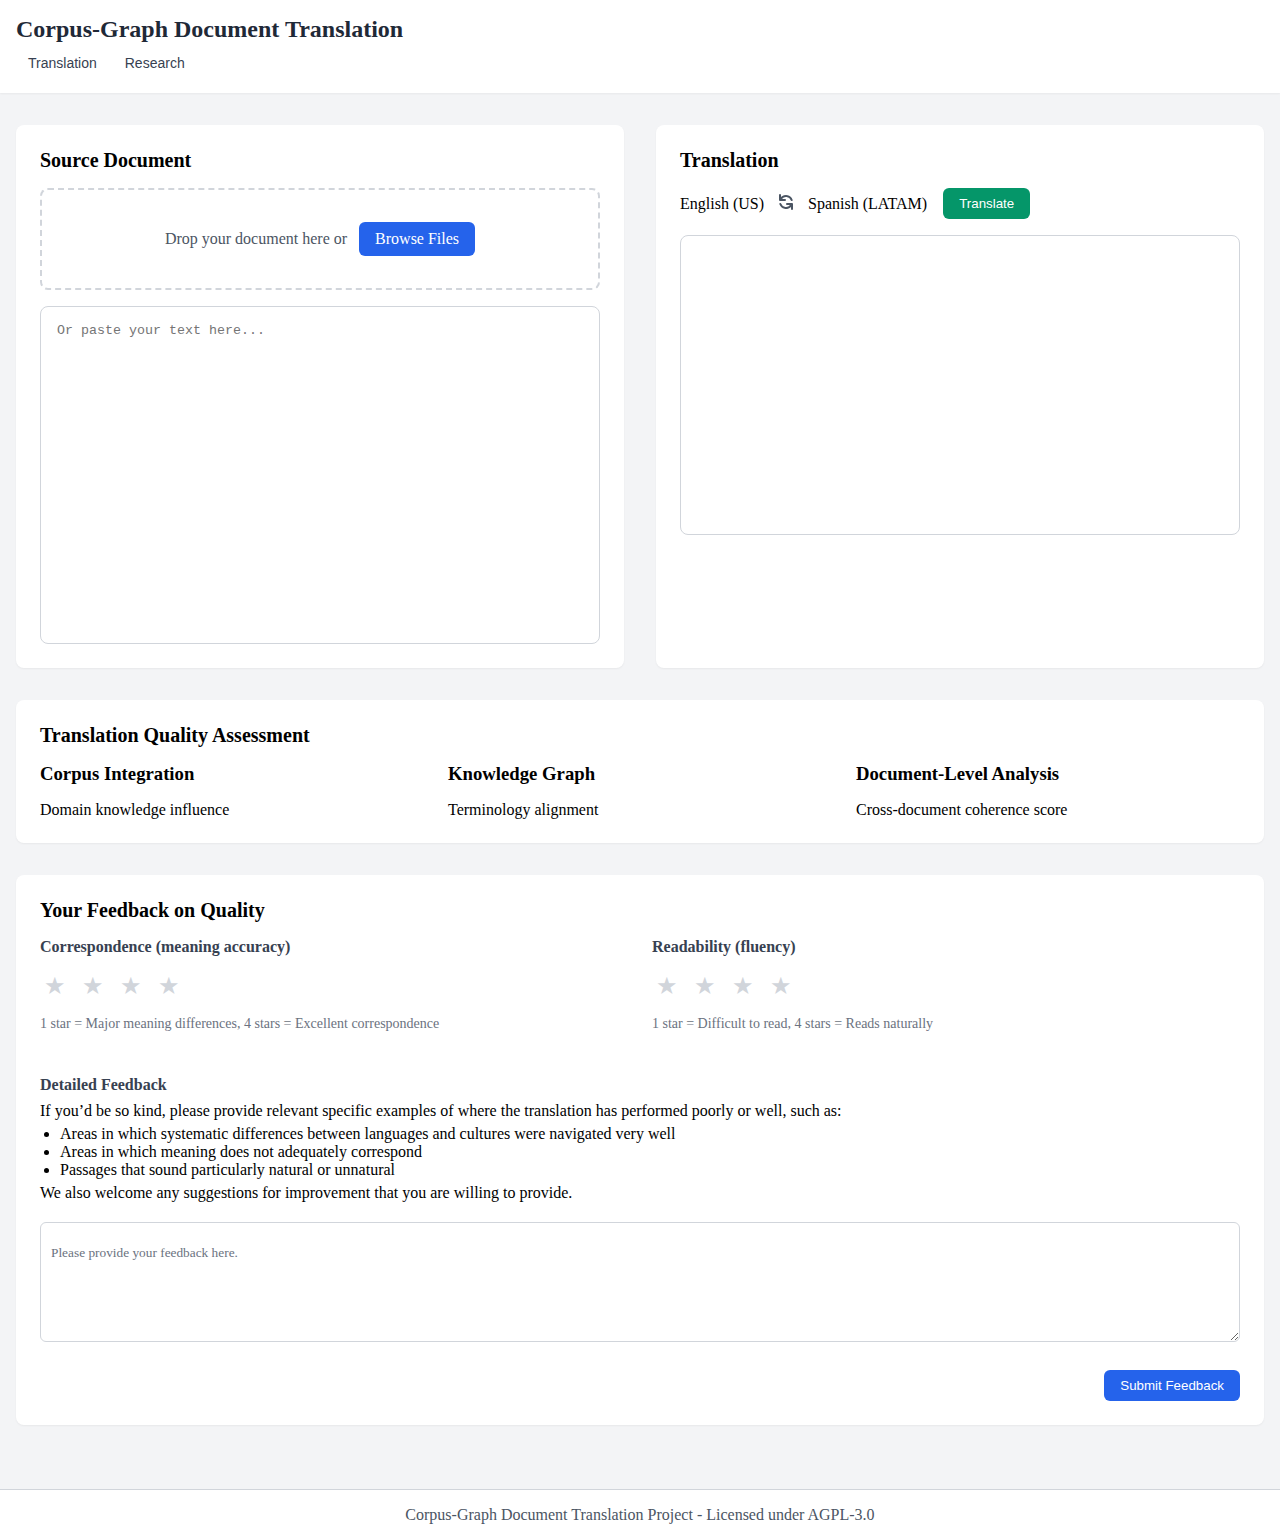
==== index.html @ b22e6bfc "Update index.html" ====
<!DOCTYPE html>
<html lang="en">
<head>
    <meta charset="UTF-8">
    <meta name="viewport" content="width=device-width, initial-scale=1.0">
    <title>Document-Level Translation Interface</title>
    <link rel="stylesheet" href="frontend/css/styles.css">
</head>
<body>
    <header class="header">
        <nav class="nav-container">
            <h1 class="nav-title">Corpus-Graph Document Translation</h1>
            <div class="nav-buttons">
                <button class="nav-button">Translation</button>
                <button class="nav-button">Research</button>
            </div>
        </nav>
    </header>

    <main class="main-container">
        <div class="grid-layout">
            <!-- Source Document Section -->
            <section class="section-card">
                <h2 class="section-title">Source Document</h2>
                <div class="input-container">
                    <div class="upload-area">
                        <input type="file" id="documentUpload" class="hidden" accept=".txt,.doc,.docx,.pdf">
                        <label for="documentUpload" class="upload-label">
                            <span class="upload-text">Drop your document here or</span>
                            <span class="upload-button">Browse Files</span>
                        </label>
                    </div>
                    <div class="text-container">
                        <textarea id="sourceText" class="text-input" placeholder="Or paste your text here..."></textarea>
                    </div>
                </div>
            </section>

            <!-- Translation Output Section -->
            <section class="section-card">
                <h2 class="section-title">Translation</h2>
                <div class="translation-container">
                    <div class="translation-controls">
                        <div class="language-selector">
                            <span class="language-display">English (US)</span>
                            <button class="direction-button" aria-label="Reverse translation direction">
                                <svg xmlns="http://www.w3.org/2000/svg" class="icon" viewBox="0 0 20 20" fill="currentColor">
                                    <path fill-rule="evenodd" d="M4 2a1 1 0 011 1v2.101a7.002 7.002 0 0111.601 2.566 1 1 0 11-1.885.666A5.002 5.002 0 005.999 7H9a1 1 0 010 2H4a1 1 0 01-1-1V3a1 1 0 011-1zm.008 9.057a1 1 0 011.276.61A5.002 5.002 0 0014.001 13H11a1 1 0 110-2h5a1 1 0 011 1v5a1 1 0 11-2 0v-2.101a7.002 7.002 0 01-11.601-2.566 1 1 0 01.61-1.276z" clip-rule="evenodd" />
                                </svg>
                            </button>
                            <span class="language-display">Spanish (LATAM)</span>
                        </div>
                        <button class="translate-button">Translate</button>
                    </div>
                    <div class="text-container">
                        <div id="translationOutput" class="translation-output"></div>
                    </div>
                </div>
            </section>
        </div>

        <!-- Quality Metrics Section -->
        <section class="section-card quality-section">
            <h2 class="section-title">Translation Quality Assessment</h2>
            <div class="metrics-grid">
                <div class="metric-item">
                    <h3 class="metric-title">Corpus Integration</h3>
                    <div class="progress-bar">
                        <div class="progress-bar-fill gray" style="width: 100%"></div> <!-- Gray background fill -->
                        <div class="progress-bar-fill blue" style="width: 0%"></div> <!-- Performance-based fill -->
                    </div>
                    <p class="metric-description">Domain knowledge influence</p>
                </div>
                <div class="metric-item">
                    <h3 class="metric-title">Knowledge Graph</h3>
                    <div class="progress-bar">
                        <div class="progress-bar-fill gray" style="width: 100%"></div> <!-- Gray background fill -->
                        <div class="progress-bar-fill green" style="width: 0%"></div> <!-- Performance-based fill -->
                    </div>
                    <p class="metric-description">Terminology alignment</p>
                </div>
                <div class="metric-item">
                    <h3 class="metric-title">Document-Level Analysis</h3>
                    <div class="progress-bar">
                        <div class="progress-bar-fill gray" style="width: 100%"></div> <!-- Gray background fill -->
                        <div class="progress-bar-fill purple" style="width: 0%"></div> <!-- Performance-based fill -->
                    </div>
                    <p class="metric-description">Cross-document coherence score</p>
                </div>
            </div>
        </section>

        <!-- User Feedback Section (Now properly separated) -->
        <section class="section-card feedback-section">
            <h2 class="section-title">Your Feedback on Quality</h2>
            <div class="feedback-container">
                <div class="rating-grid">
                    <!-- Correspondence Rating -->
                    <div class="rating-section">
                        <label class="rating-label">Correspondence (meaning accuracy)</label>
                        <div class="rating-container">
                            <button class="rating-star" data-rating="1" aria-label="Rate 1 star">★</button>
                            <button class="rating-star" data-rating="2" aria-label="Rate 2 stars">★</button>
                            <button class="rating-star" data-rating="3" aria-label="Rate 3 stars">★</button>
                            <button class="rating-star" data-rating="4" aria-label="Rate 4 stars">★</button>
                        </div>
                        <p class="rating-description">1 star = Major meaning differences, 4 stars = Excellent correspondence</p>
                    </div>

                    <!-- Readability Rating -->
                    <div class="rating-section">
                        <label class="rating-label">Readability (fluency)</label>
                        <div class="rating-container">
                            <button class="rating-star" data-rating="1" aria-label="Rate 1 star">★</button>
                            <button class="rating-star" data-rating="2" aria-label="Rate 2 stars">★</button>
                            <button class="rating-star" data-rating="3" aria-label="Rate 3 stars">★</button>
                            <button class="rating-star" data-rating="4" aria-label="Rate 4 stars">★</button>
                        </div>
                        <p class="rating-description">1 star = Difficult to read, 4 stars = Reads naturally</p>
                    </div>
                </div>

                <!-- Feedback Text Area -->
                <div class="feedback-text-section">
                    <label class="feedback-label">Detailed Feedback</label>
                    <p>If you’d be so kind, please provide relevant specific examples of where the translation has performed poorly or well, such as:</p>
                    <ul class="ul">
                        <li>Areas in which systematic differences between languages and cultures were navigated very well</li>
                        <li>Areas in which meaning does not adequately correspond</li>
                        <li>Passages that sound particularly natural or unnatural</li>
                    </ul>
                    <p>We also welcome any suggestions for improvement that you are willing to provide.</p>
                    <textarea 
                        id="qualityFeedback" 
                        class="feedback-textarea" 
                        placeholder="Please provide your feedback here."></textarea>
                </div>

                <button class="submit-button">Submit Feedback</button>
            </div>
        </section>
    </main>

    <footer class="footer">
        <p>Corpus-Graph Document Translation Project - Licensed under AGPL-3.0</p>
    </footer>

    <script>
        document.addEventListener('DOMContentLoaded', function() {
            // Initialize rating system
            const ratingContainers = document.querySelectorAll('.rating-container');
            
            ratingContainers.forEach(container => {
                const stars = container.querySelectorAll('.rating-star');
                let selectedRating = 0;

                stars.forEach((star, index) => {
                    // Hover effect
                    star.addEventListener('mouseenter', () => {
                        stars.forEach((s, i) => {
                            if (i <= index) {
                                s.classList.add('active');
                            } else {
                                s.classList.remove('active');
                            }
                        });
                    });

                    // Mouse leave - reset to selected rating
                    container.addEventListener('mouseleave', () => {
                        stars.forEach((s, i) => {
                            if (i < selectedRating) {
                                s.classList.add('active');
                            } else {
                                s.classList.remove('active');
                            }
                        });
                    });

                    // Click handler
                    star.addEventListener('click', () => {
                        selectedRating = index + 1;
                        stars.forEach((s, i) => {
                            if (i < selectedRating) {
                                s.classList.add('active');
                            } else {
                                s.classList.remove('active');
                            }
                        });
                    });
                });
            });
        });
    </script>
    <script src="js/translation-interface.js"></script>
</body>
</html>
---- frontend/css/styles.css ----
/* Reset styles */
* {
    margin: 0;
    padding: 0;
    box-sizing: border-box;
}

button {
    background: none;
    border: none;
    cursor: pointer;
}

/* Base styles */
:root {
    --primary-blue: #2563eb;
    --primary-green: #059669;
    --primary-purple: #7c3aed;
    --gray-100: #f3f4f6;
    --gray-300: #d1d5db;
    --gray-500: #6b7280;
    --gray-600: #4b5563;
    --gray-700: #374151;
    --gray-800: #1f2937;
}

body {
    background-color: var(--gray-100);
    min-height: 100vh;
}

/* Header styles */
.header {
    background-color: white;
    box-shadow: 0 1px 2px rgba(0, 0, 0, 0.05);
}

.nav-container {
    max-width: 1280px;
    margin: 0 auto;
    padding: 1rem;
}

.nav-title {
    font-size: 1.5rem;
    font-weight: bold;
    color: var(--gray-800);
}

.nav-buttons {
    margin-top: 0.5rem;
}

.nav-button {
    padding: 0.25rem 0.75rem;
    font-size: 0.875rem;
    font-weight: 500;
    color: var(--gray-700);
    border-bottom: 2px solid transparent;
}

.nav-button:hover {
    color: var(--gray-900);
    border-bottom-color: var(--gray-300);
}

/* Main content */
.main-container {
    max-width: 1280px;
    margin: 0 auto;
    padding: 2rem 1rem;
}

.grid-layout {
    display: grid;
    grid-template-columns: 1fr;
    gap: 2rem;
}

@media (min-width: 1024px) {
    .grid-layout {
        grid-template-columns: 1fr 1fr;
    }
}

/* Section styles */
.section-card {
    background-color: white;
    border-radius: 0.5rem;
    box-shadow: 0 1px 2px rgba(0, 0, 0, 0.05);
    padding: 1.5rem;
}

.section-title {
    font-size: 1.25rem;
    font-weight: 600;
    margin-bottom: 1rem;
}

/* Hide file input */
.hidden {
    display: none !important;
}

/* Input container */
.input-container {
    display: flex;
    flex-direction: column;
    gap: 1rem;
}

/* File upload area */
.upload-area {
    border: 2px dashed var(--gray-300);
    border-radius: 0.5rem;
    padding: 2rem;
    text-align: center;
    cursor: pointer;
    transition: border-color 0.2s ease;
}

.upload-area:hover {
    border-color: var(--primary-blue);
}

.upload-text {
    color: var(--gray-600);
    margin-right: 0.5rem;
}

.upload-label {
    cursor: pointer;
}

.upload-button {
    display: inline-block;
    padding: 0.5rem 1rem;
    background-color: var(--primary-blue);
    color: white;
    border-radius: 0.375rem;
}

.upload-button:hover {
    background-color: #1d4ed8;
}

/* Text areas */
.text-container {
    border: 1px solid var(--gray-300);
    border-radius: 0.5rem;
    padding: 1rem;
    min-height: 300px;
}

.text-input {
    width: 100%;
    height: 100%;
    min-height: 300px;
    resize: none;
    border: none;
}

.text-input:focus {
    outline: none;
    ring: none;
}

/* Translation controls */
.translation-controls {
    display: flex;
    align-items: center;
    gap: 1rem;
    margin-bottom: 1rem;
}

.language-selector {
    display: flex;
    align-items: center;
    gap: 0.5rem;
}

.language-display {
    font-weight: 500;
}

.direction-button {
    padding: 0.25rem;
    color: var(--gray-600);
    transition: color 0.2s ease;
}

.direction-button:hover {
    color: var(--gray-800);
}

.icon {
    width: 1.25rem;
    height: 1.25rem;
}

.translate-button {
    padding: 0.5rem 1rem;
    background-color: var(--primary-green);
    color: white;
    border-radius: 0.375rem;
}

.translate-button:hover {
    background-color: #047857;
}

/* Quality metrics */
.quality-section {
    margin-top: 2rem;
    background-color: white;
    border-radius: 0.5rem;
    box-shadow: 0 1px 2px rgba(0, 0, 0, 0.05);
    padding: 1.5rem;   
}

.metrics-grid {
    display: grid;
    grid-template-columns: 1fr;
    gap: 1.5rem;
}

@media (min-width: 768px) {
    .metrics-grid {
        grid-template-columns: repeat(3, 1fr);
    }
}

.progress-bar {
    height: 1rem;
    background-color: var(--gray-200);
    border-radius: 9999px;
}

.progress-bar-fill {
    height: 100%;
    border-radius: 9999px;
}

.progress-bar-fill.blue {
    background-color: var(--primary-blue);
}

.progress-bar-fill.green {
    background-color: var(--primary-green);
}

.progress-bar-fill.purple {
    background-color: var(--primary-purple);
}

/* Feedback Section Styles */
.feedback-section {
    margin-top: 2rem;
    background-color: white;
    border-radius: 0.5rem;
    box-shadow: 0 1px 2px rgba(0, 0, 0, 0.05);
    padding: 1.5rem;
}

.ul {
    padding-top: 5px;
    padding-left: 20px;
    padding-bottom: 5px;
}

.feedback-container {
    display: flex;
    flex-direction: column;
    gap: 1.5rem;
}

/* Rating Grid Layout */
.rating-grid {
    display: grid;
    grid-template-columns: repeat(auto-fit, minmax(280px, 1fr));
    gap: 1.5rem;
}

.rating-section {
    display: flex;
    flex-direction: column;
    gap: 0.75rem;
}

.rating-label {
    font-weight: 600;
    color: var(--gray-700);
    font-size: 1rem;
}

/* Star Rating System */
.rating-container {
    display: flex;
    gap: 0.5rem;
}

.rating-star {
    background: none;
    border: none;
    font-size: 1.5rem;
    color: var(--gray-300);
    cursor: pointer;
    transition: color 0.2s ease;
    padding: 0.25rem;
}

.rating-star:hover,
.rating-star.active {
    color: #fbbf24;
}

.rating-description {
    font-size: 0.875rem;
    color: var(--gray-500);
}

/* Feedback Text Area */
.feedback-text-section {
    margin-top: 1.25rem;
}

.feedback-label {
    display: block;
    font-weight: 600;
    color: var(--gray-700);
    margin-bottom: 0.5rem;
}

.feedback-textarea {
    margin-top: 20px;
    width: 100%;
    min-height: 120px;
    padding: 20px 10px;
    border: 1px solid var(--gray-300);
    border-radius: 0.375rem;
    resize: vertical;
    font-family: inherit;
    line-height: 1.5;
}

.feedback-textarea:focus {
    outline: none;
    border-color: var(--primary-blue);
    box-shadow: 0 0 0 2px rgba(37, 99, 235, 0.1);
}

.feedback-textarea::placeholder {
    color: var(--gray-500);
}

/* Submit Button */
.submit-button {
    padding: 0.5rem 1rem;
    background-color: var(--primary-blue);
    color: white;
    border: none;
    border-radius: 0.375rem;
    font-weight: 500;
    cursor: pointer;
    transition: background-color 0.2s ease;
    align-self: flex-end;
}

.submit-button:hover {
    background-color: #1d4ed8;
}

.submit-button:focus {
    outline: none;
    box-shadow: 0 0 0 2px rgba(37, 99, 235, 0.3);
}

/* Responsive Adjustments */
@media (max-width: 768px) {
    .feedback-section {
        padding: 1rem;
    }
    
    .rating-grid {
        grid-template-columns: 1fr;
    }
    
    .submit-button {
        width: 100%;
    }
}

/* Footer */
.footer {
    background-color: white;
    margin-top: 2rem;
    padding: 1rem;
    border-top: 1px solid var(--gray-300);
    text-align: center;
    color: var(--gray-600);
}
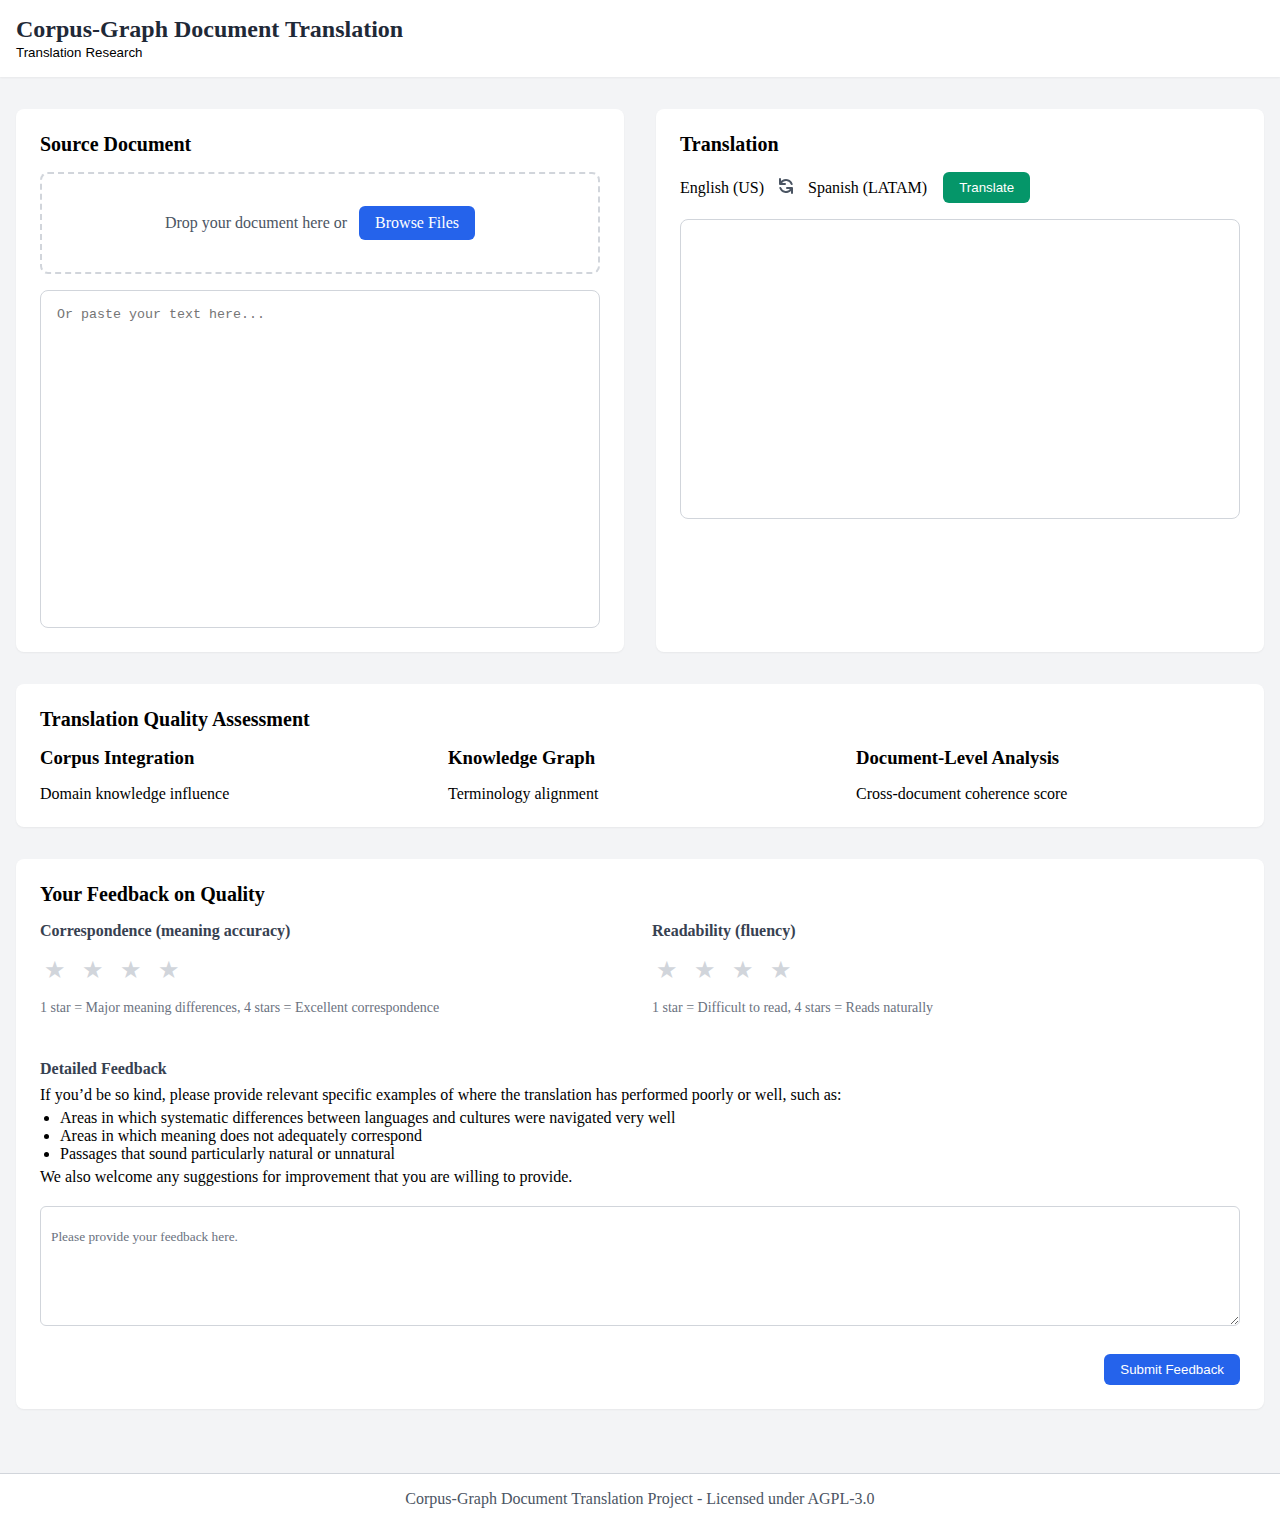
==== commit 9c1fa7c5: "Update index.html" ====
--- a/index.html
+++ b/index.html
@@ -10,9 +10,9 @@
     <header class="header">
         <nav class="nav-container">
             <h1 class="nav-title">Corpus-Graph Document Translation</h1>
-            <div class="nav-buttons">
-                <button class="nav-button">Translation</button>
-                <button class="nav-button">Research</button>
+            <div class="nav-items">
+                <button class="nav-item">Translation</button>
+                <button class="nav-item">Research</button>
             </div>
         </nav>
     </header>
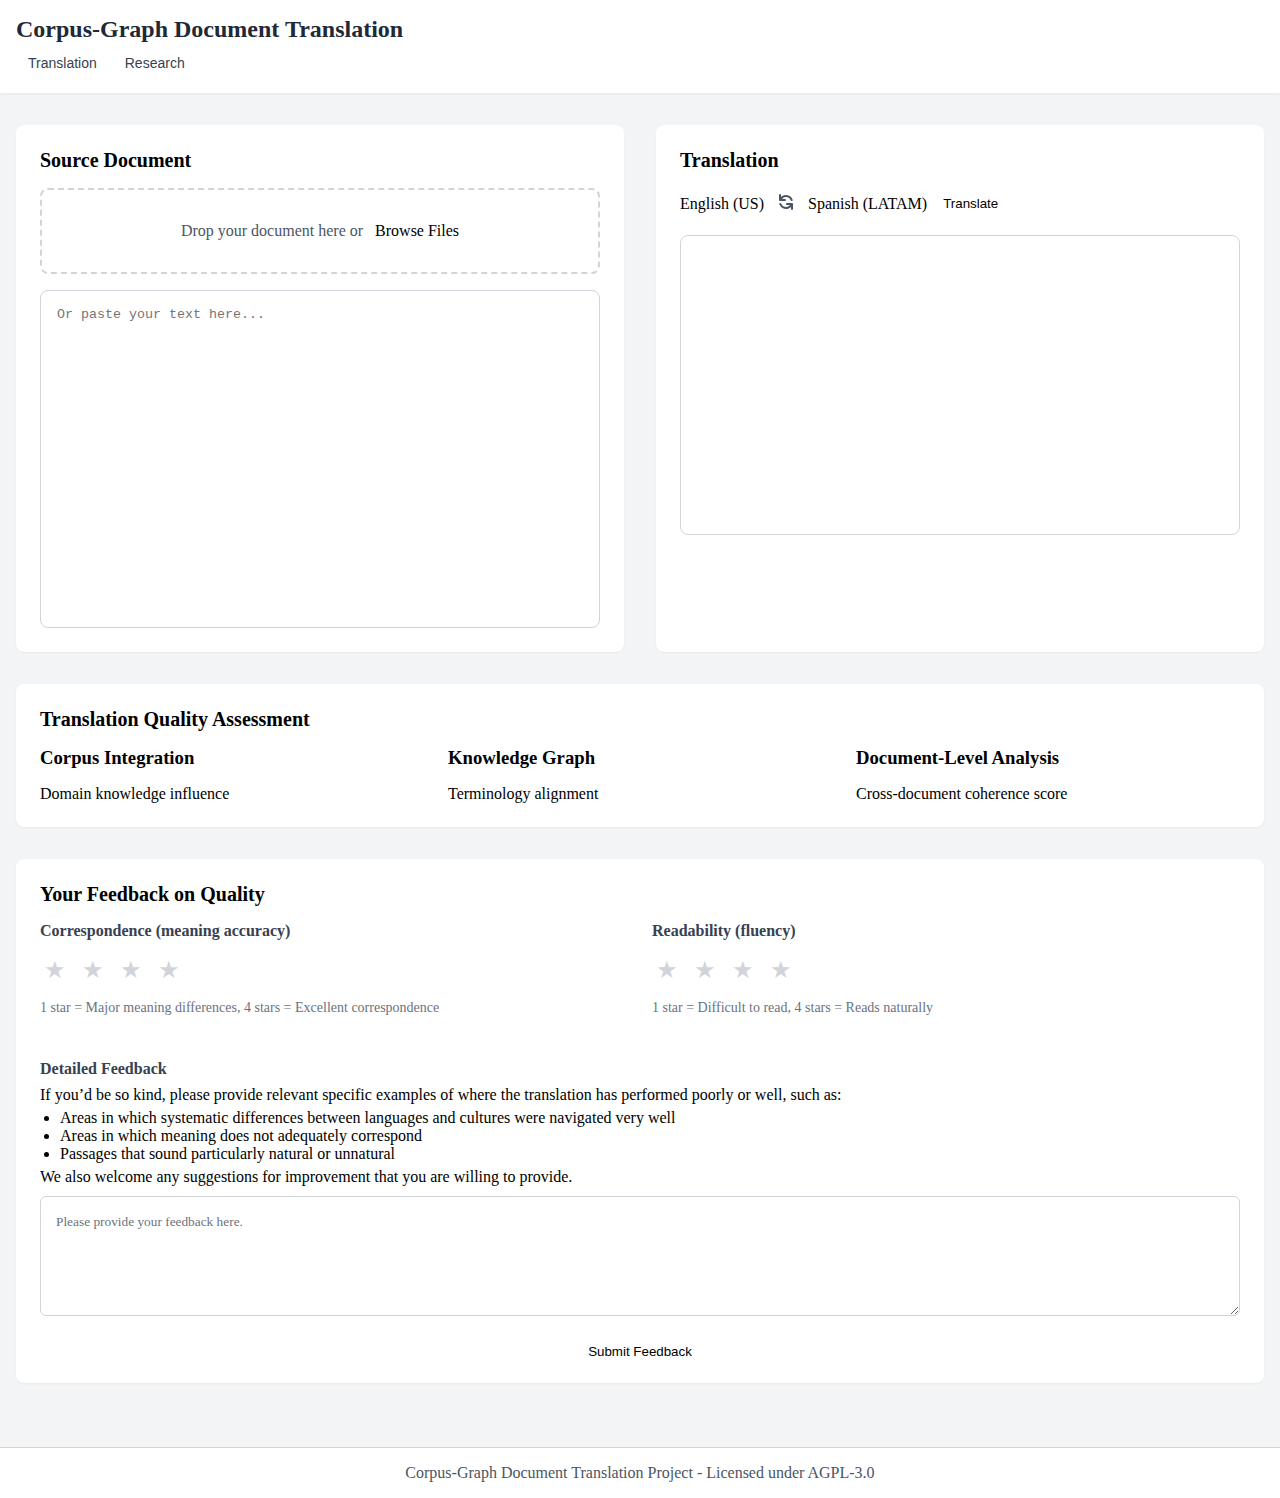
==== commit a9d085fc: "Update index.html" ====
--- a/index.html
+++ b/index.html
@@ -27,7 +27,7 @@
                         <input type="file" id="documentUpload" class="hidden" accept=".txt,.doc,.docx,.pdf">
                         <label for="documentUpload" class="upload-label">
                             <span class="upload-text">Drop your document here or</span>
-                            <span class="upload-button">Browse Files</span>
+                            <span class="buttons">Browse Files</span>
                         </label>
                     </div>
                     <div class="text-container">
@@ -50,7 +50,7 @@
                             </button>
                             <span class="language-display">Spanish (LATAM)</span>
                         </div>
-                        <button class="translate-button">Translate</button>
+                        <button class="buttons">Translate</button>
                     </div>
                     <div class="text-container">
                         <div id="translationOutput" class="translation-output"></div>
@@ -136,7 +136,7 @@
                         placeholder="Please provide your feedback here."></textarea>
                 </div>
 
-                <button class="submit-button">Submit Feedback</button>
+                <button class="buttons">Submit Feedback</button>
             </div>
         </section>
     </main>
--- a/frontend/css/styles.css
+++ b/frontend/css/styles.css
@@ -47,11 +47,11 @@
     color: var(--gray-800);
 }
 
-.nav-buttons {
+.nav-items {
     margin-top: 0.5rem;
 }
 
-.nav-button {
+.nav-item {
     padding: 0.25rem 0.75rem;
     font-size: 0.875rem;
     font-weight: 500;
@@ -59,7 +59,7 @@
     border-bottom: 2px solid transparent;
 }
 
-.nav-button:hover {
+.nav-item:hover {
     color: var(--gray-900);
     border-bottom-color: var(--gray-300);
 }
@@ -200,7 +200,7 @@
 
 .translate-button {
     padding: 0.5rem 1rem;
-    background-color: var(--primary-green);
+    background-color: var(--primary-blue);
     color: white;
     border-radius: 0.375rem;
 }
@@ -232,25 +232,41 @@
 
 .progress-bar {
     height: 1rem;
-    background-color: var(--gray-200);
+    background-color: transparent; /* No need for a background color here */
     border-radius: 9999px;
+    position: relative; /* Enables absolute positioning of fills inside */
 }
 
 .progress-bar-fill {
     height: 100%;
     border-radius: 9999px;
+    position: absolute; /* Positions fill elements absolutely within the progress bar */
+    left: 0; /* Align fills to the left edge */
+    top: 0; /* Align fills to the top edge */
+}
+
+.progress-bar-fill.gray {
+    background-color: var(--gray-200); /* Ensure this is defined in your :root or elsewhere in CSS */
+    width: 100%; /* Full width for the gray background */
+    z-index: 1; /* Lower z-index to keep it behind the colored fills */
 }
 
 .progress-bar-fill.blue {
     background-color: var(--primary-blue);
+    width: 0%; /* Starts with 0%, adjust based on performance */
+    z-index: 2; /* Higher z-index to overlay on the gray fill */
 }
 
 .progress-bar-fill.green {
     background-color: var(--primary-green);
+    width: 0%; /* Starts with 0%, adjust based on performance */
+    z-index: 2; /* Higher z-index to overlay on the gray fill */
 }
 
 .progress-bar-fill.purple {
     background-color: var(--primary-purple);
+    width: 0%; /* Starts with 0%, adjust based on performance */
+    z-index: 2; /* Higher z-index to overlay on the gray fill */
 }
 
 /* Feedback Section Styles */
@@ -332,10 +348,10 @@
 }
 
 .feedback-textarea {
-    margin-top: 20px;
+    margin-top: 10px;
     width: 100%;
     min-height: 120px;
-    padding: 20px 10px;
+    padding: 15px 15px;
     border: 1px solid var(--gray-300);
     border-radius: 0.375rem;
     resize: vertical;
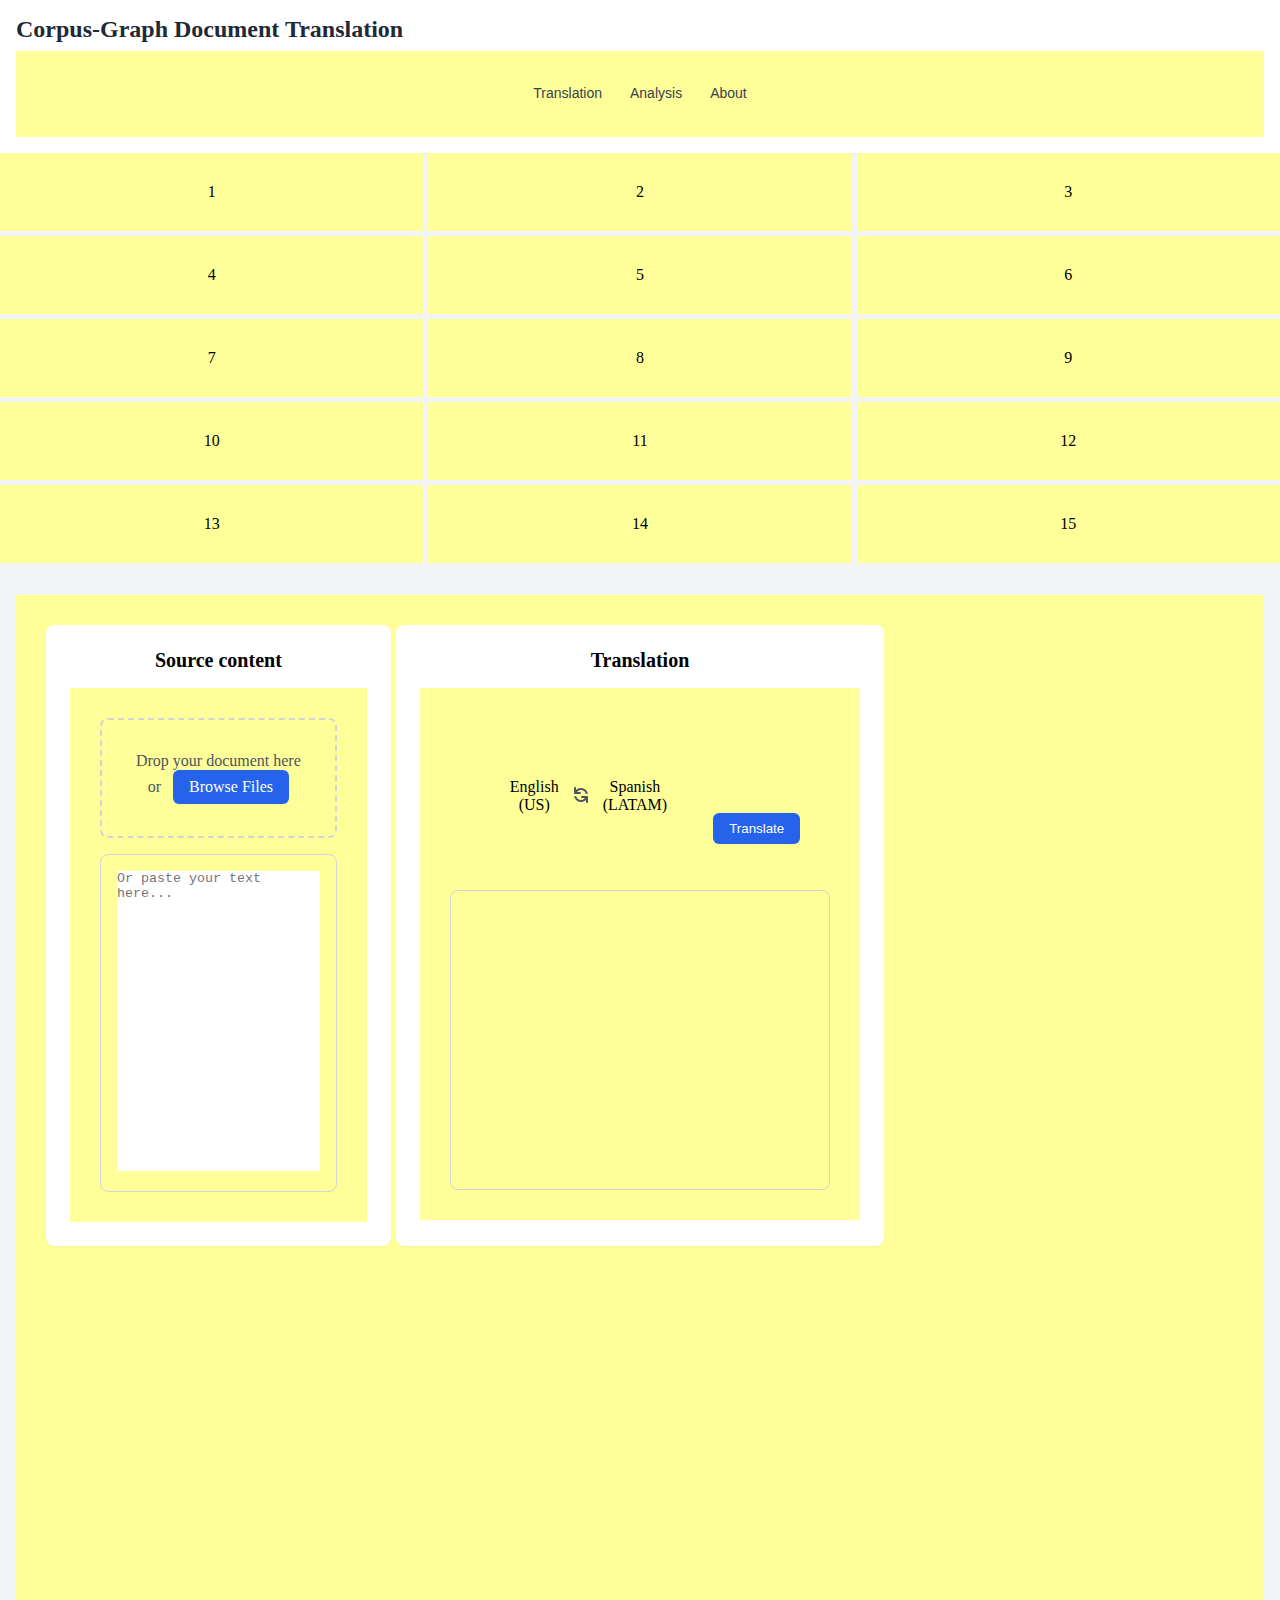
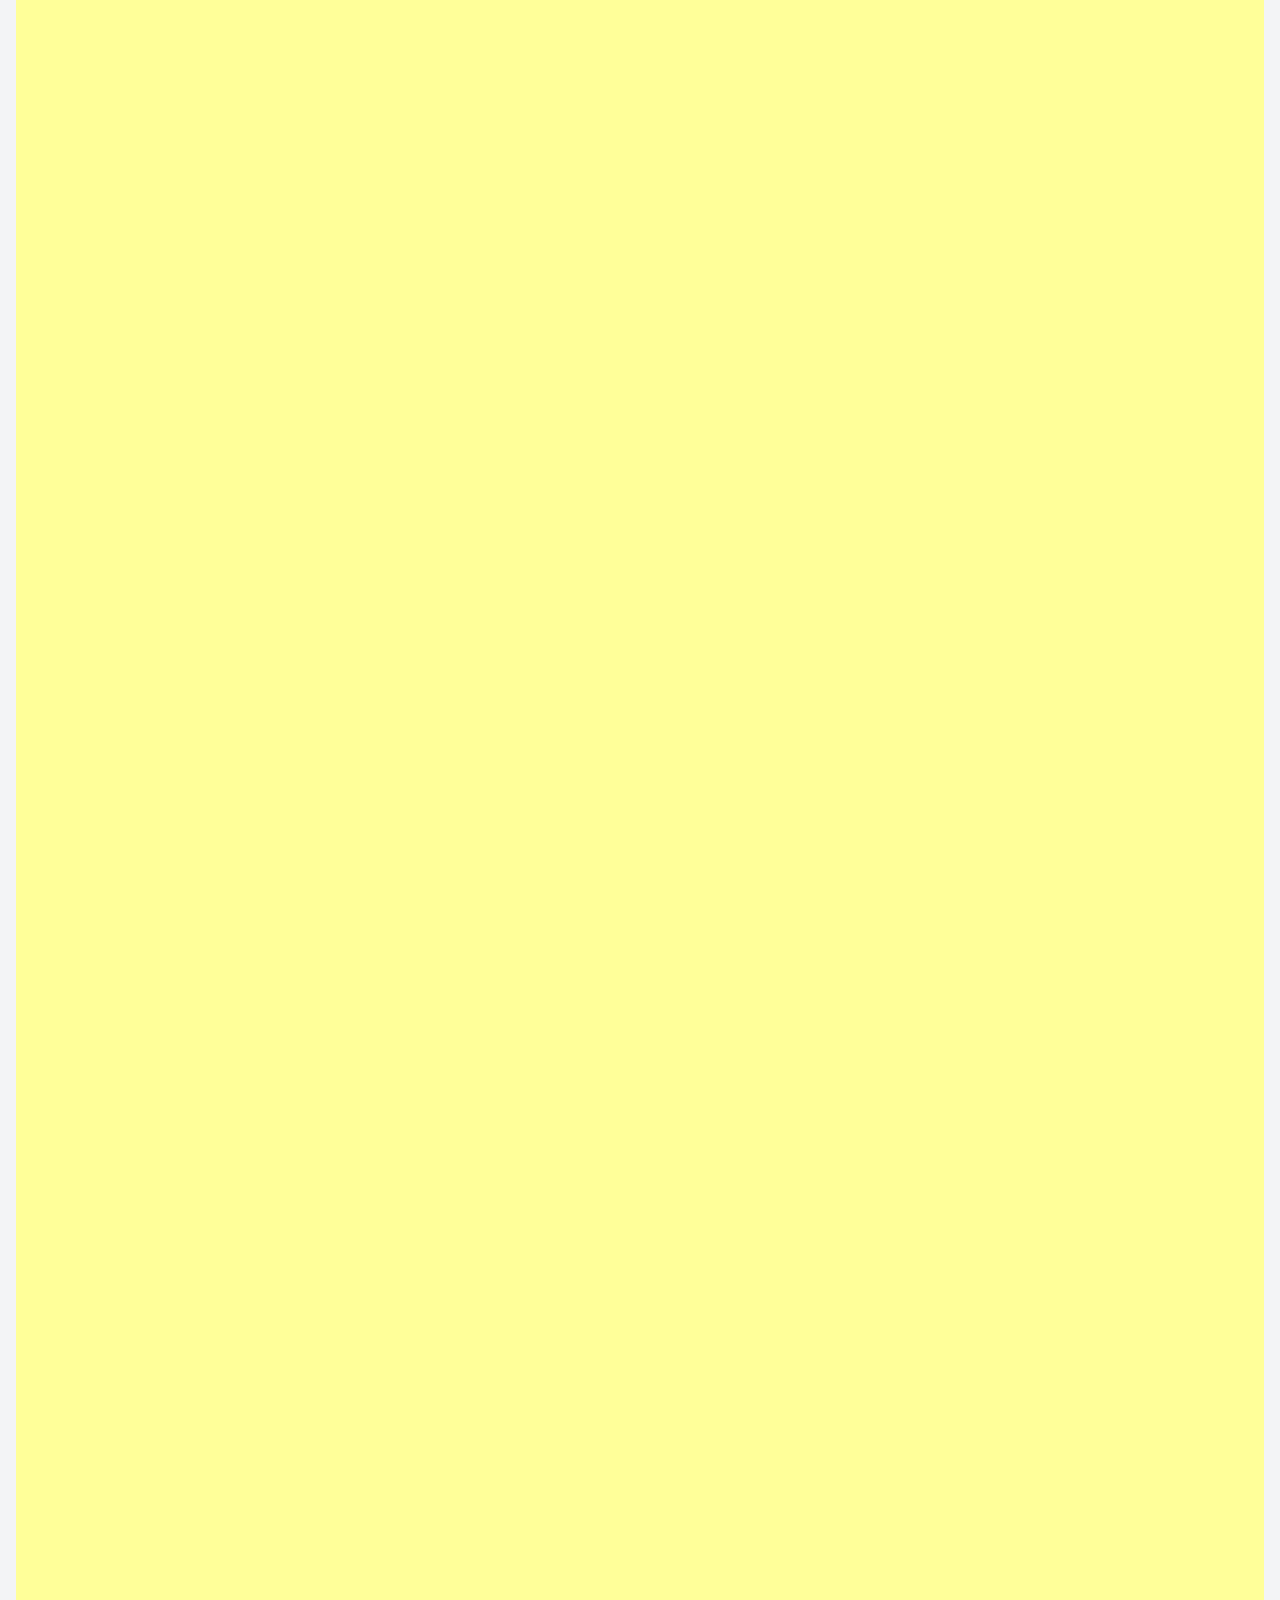
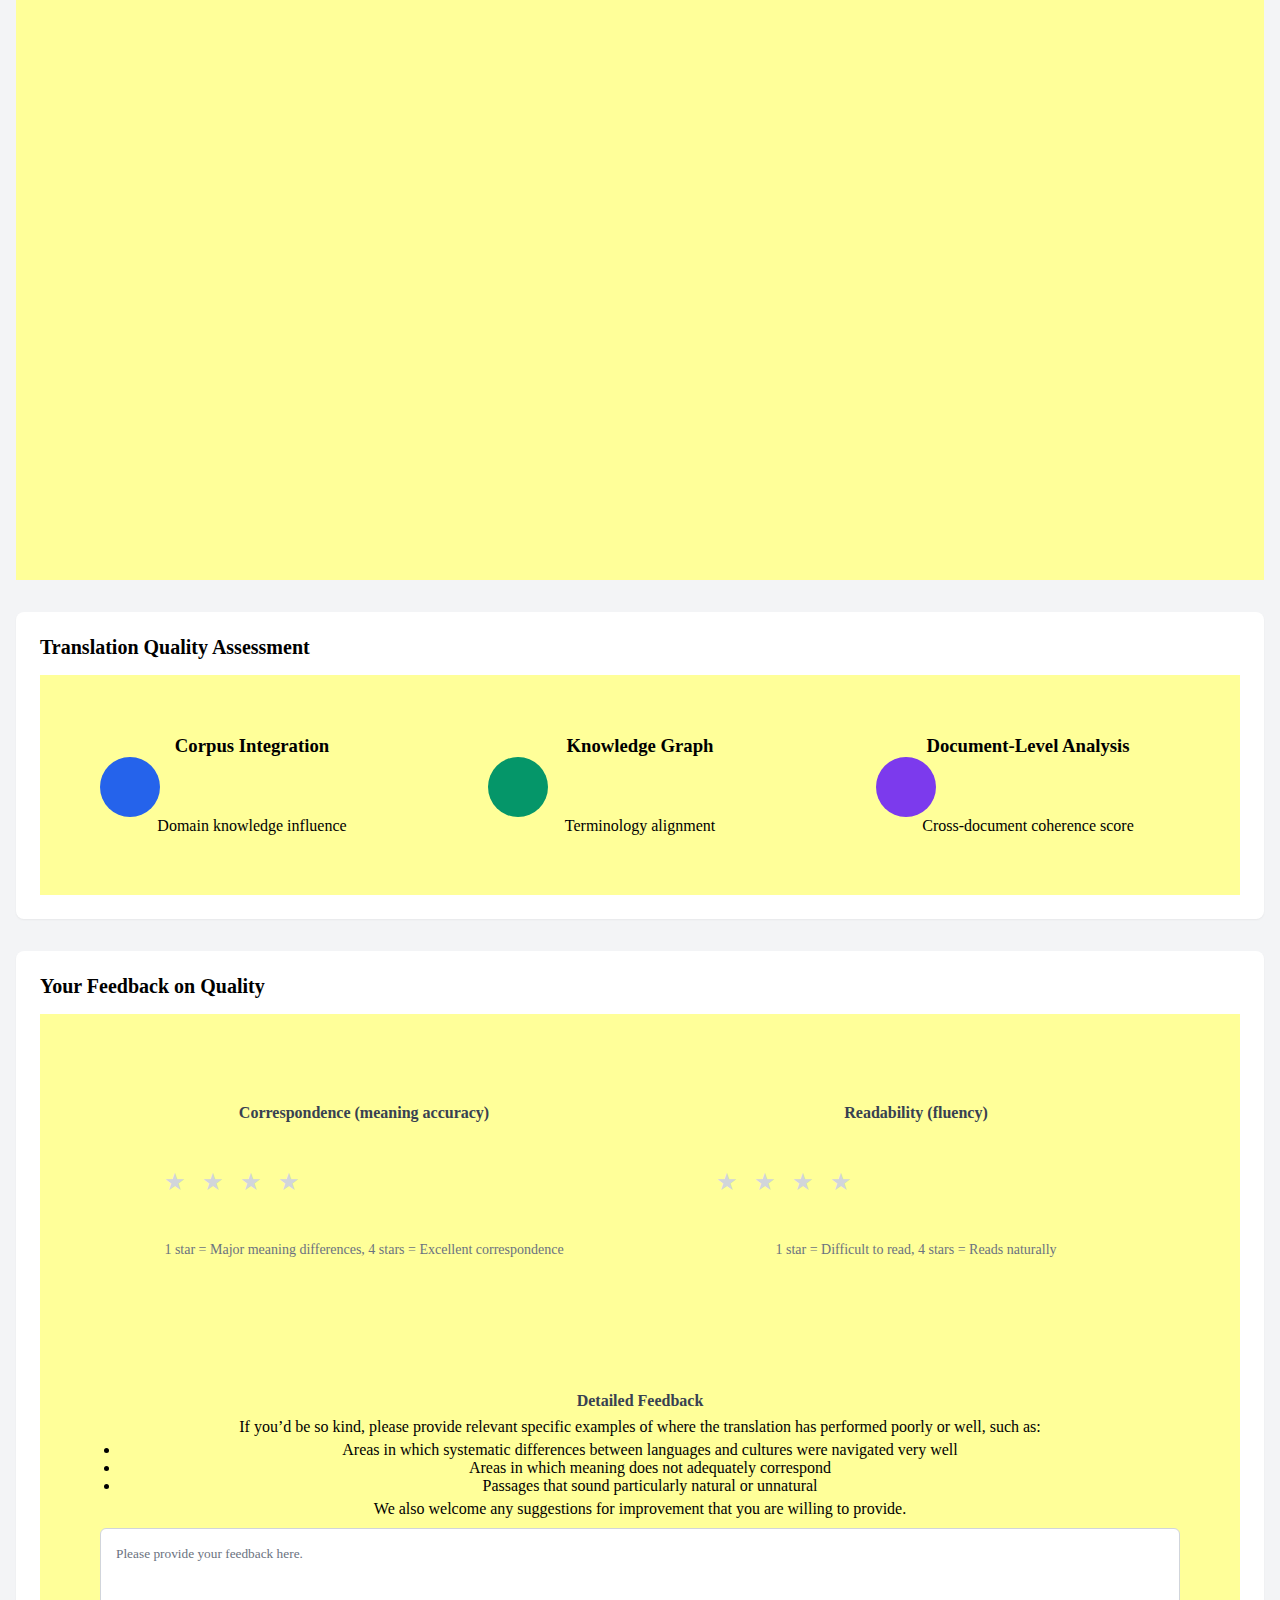
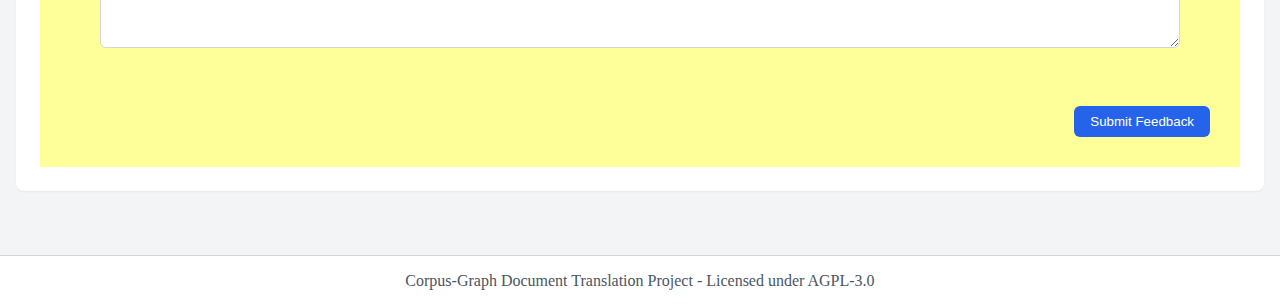
==== commit 7396474c: "Update index.html" ====
--- a/index.html
+++ b/index.html
@@ -12,16 +12,37 @@
             <h1 class="nav-title">Corpus-Graph Document Translation</h1>
             <div class="nav-items">
                 <button class="nav-item">Translation</button>
-                <button class="nav-item">Research</button>
+                <button class="nav-item">Analysis</button>
+                <button class="nav-item">About</button>
             </div>
         </nav>
     </header>
+
+    <body> 
+        <main class="grid-layout" "grid-visualization">
+            <div>1</div>
+            <div>2</div>
+            <div>3</div>
+            <div>4</div>
+            <div>5</div>
+            <div>6</div>
+            <div>7</div>
+            <div>8</div>
+            <div>9</div>
+            <div>10</div>
+            <div>11</div>
+            <div>12</div>
+            <div>13</div>
+            <div>14</div>
+            <div>15</div>
+        </main>
+    </body>
 
     <main class="main-container">
         <div class="grid-layout">
             <!-- Source Document Section -->
             <section class="section-card">
-                <h2 class="section-title">Source Document</h2>
+                <h2 class="section-title">Source content</h2>
                 <div class="input-container">
                     <div class="upload-area">
                         <input type="file" id="documentUpload" class="hidden" accept=".txt,.doc,.docx,.pdf">
--- a/frontend/css/styles.css
+++ b/frontend/css/styles.css
@@ -64,6 +64,29 @@
     border-bottom-color: var(--gray-300);
 }
 
+/* Buttons */
+.buttons {
+    display: inline-block;
+    padding: 0.5rem 1rem;
+    background-color: var(--primary-blue);
+    color: white;
+    border: none;
+    border-radius: 0.375rem;
+    font-weight: 500;
+    cursor: pointer;
+    transition: background-color 0.2s ease;
+    align-self: flex-end;
+}
+
+.buttons:hover {
+    background-color: #1d4ed8;
+}
+
+.buttons:focus {
+    outline: none;
+    box-shadow: 0 0 0 2px rgba(37, 99, 235, 0.3);
+}
+
 /* Main content */
 .main-container {
     max-width: 1280px;
@@ -73,14 +96,15 @@
 
 .grid-layout {
     display: grid;
-    grid-template-columns: 1fr;
-    gap: 2rem;
-}
-
-@media (min-width: 1024px) {
-    .grid-layout {
-        grid-template-columns: 1fr 1fr;
-    }
+    grid-template-columns: 1fr 1fr 1fr;
+    grid-template-rows: 1fr 1fr 1fr 1fr 1fr;
+    gap: 5px;
+}
+
+div{
+    background: #FFFF99;
+    padding: 30px;
+    text-align: center;
 }
 
 /* Section styles */
@@ -130,18 +154,6 @@
 
 .upload-label {
     cursor: pointer;
-}
-
-.upload-button {
-    display: inline-block;
-    padding: 0.5rem 1rem;
-    background-color: var(--primary-blue);
-    color: white;
-    border-radius: 0.375rem;
-}
-
-.upload-button:hover {
-    background-color: #1d4ed8;
 }
 
 /* Text areas */
@@ -196,17 +208,6 @@
 .icon {
     width: 1.25rem;
     height: 1.25rem;
-}
-
-.translate-button {
-    padding: 0.5rem 1rem;
-    background-color: var(--primary-blue);
-    color: white;
-    border-radius: 0.375rem;
-}
-
-.translate-button:hover {
-    background-color: #047857;
 }
 
 /* Quality metrics */
@@ -367,28 +368,6 @@
 
 .feedback-textarea::placeholder {
     color: var(--gray-500);
-}
-
-/* Submit Button */
-.submit-button {
-    padding: 0.5rem 1rem;
-    background-color: var(--primary-blue);
-    color: white;
-    border: none;
-    border-radius: 0.375rem;
-    font-weight: 500;
-    cursor: pointer;
-    transition: background-color 0.2s ease;
-    align-self: flex-end;
-}
-
-.submit-button:hover {
-    background-color: #1d4ed8;
-}
-
-.submit-button:focus {
-    outline: none;
-    box-shadow: 0 0 0 2px rgba(37, 99, 235, 0.3);
 }
 
 /* Responsive Adjustments */
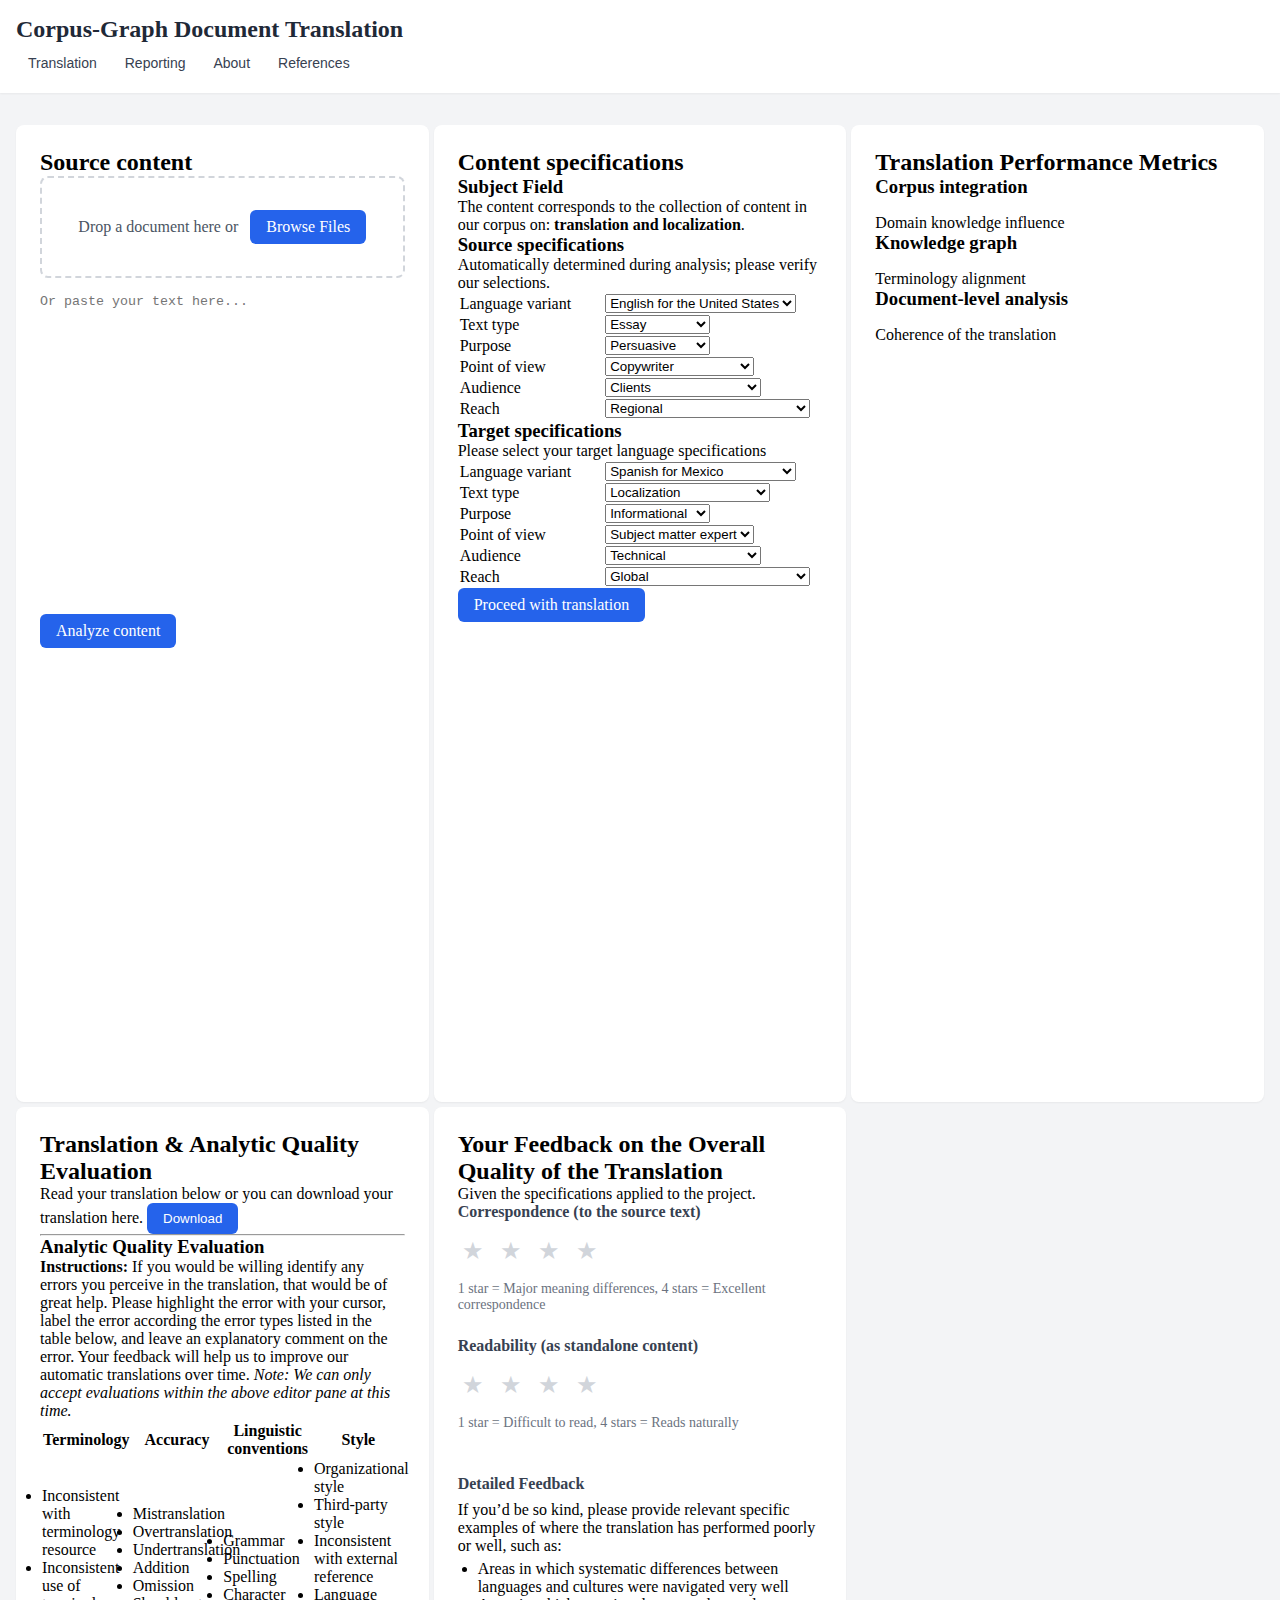
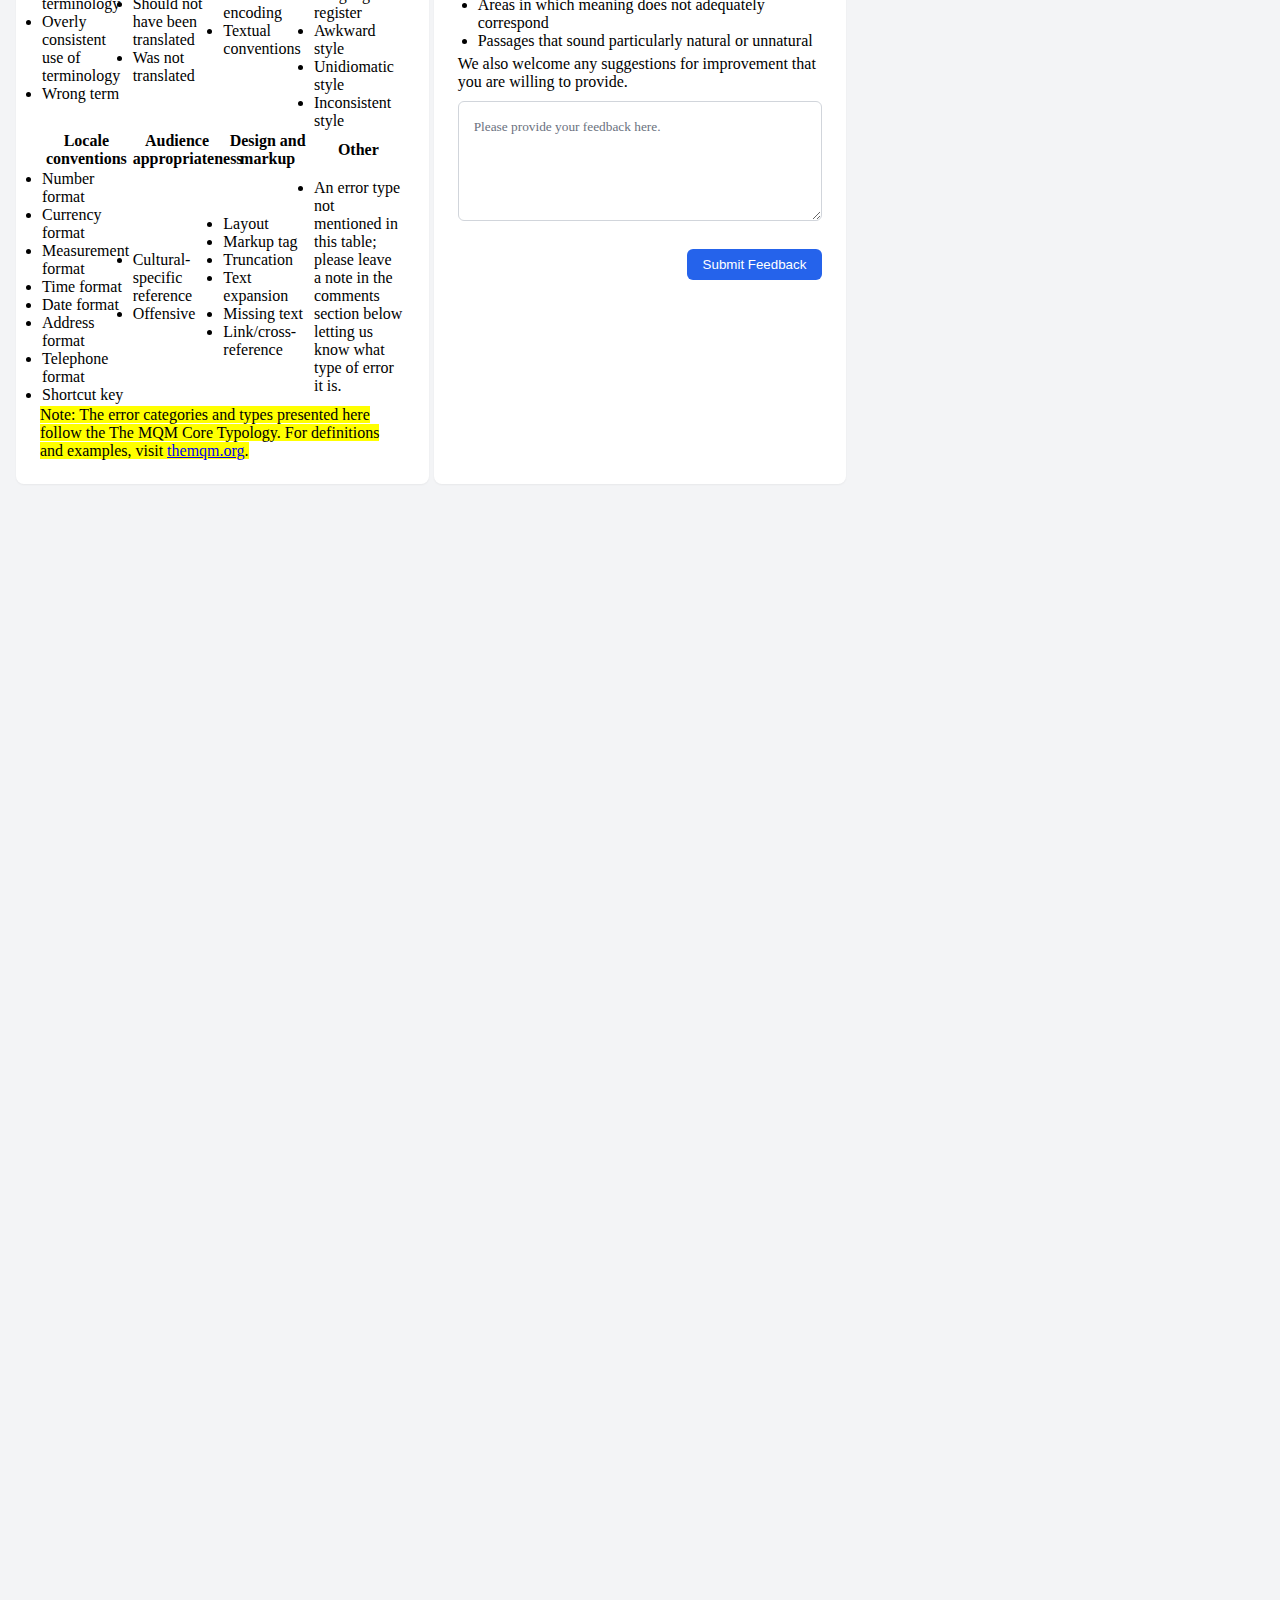
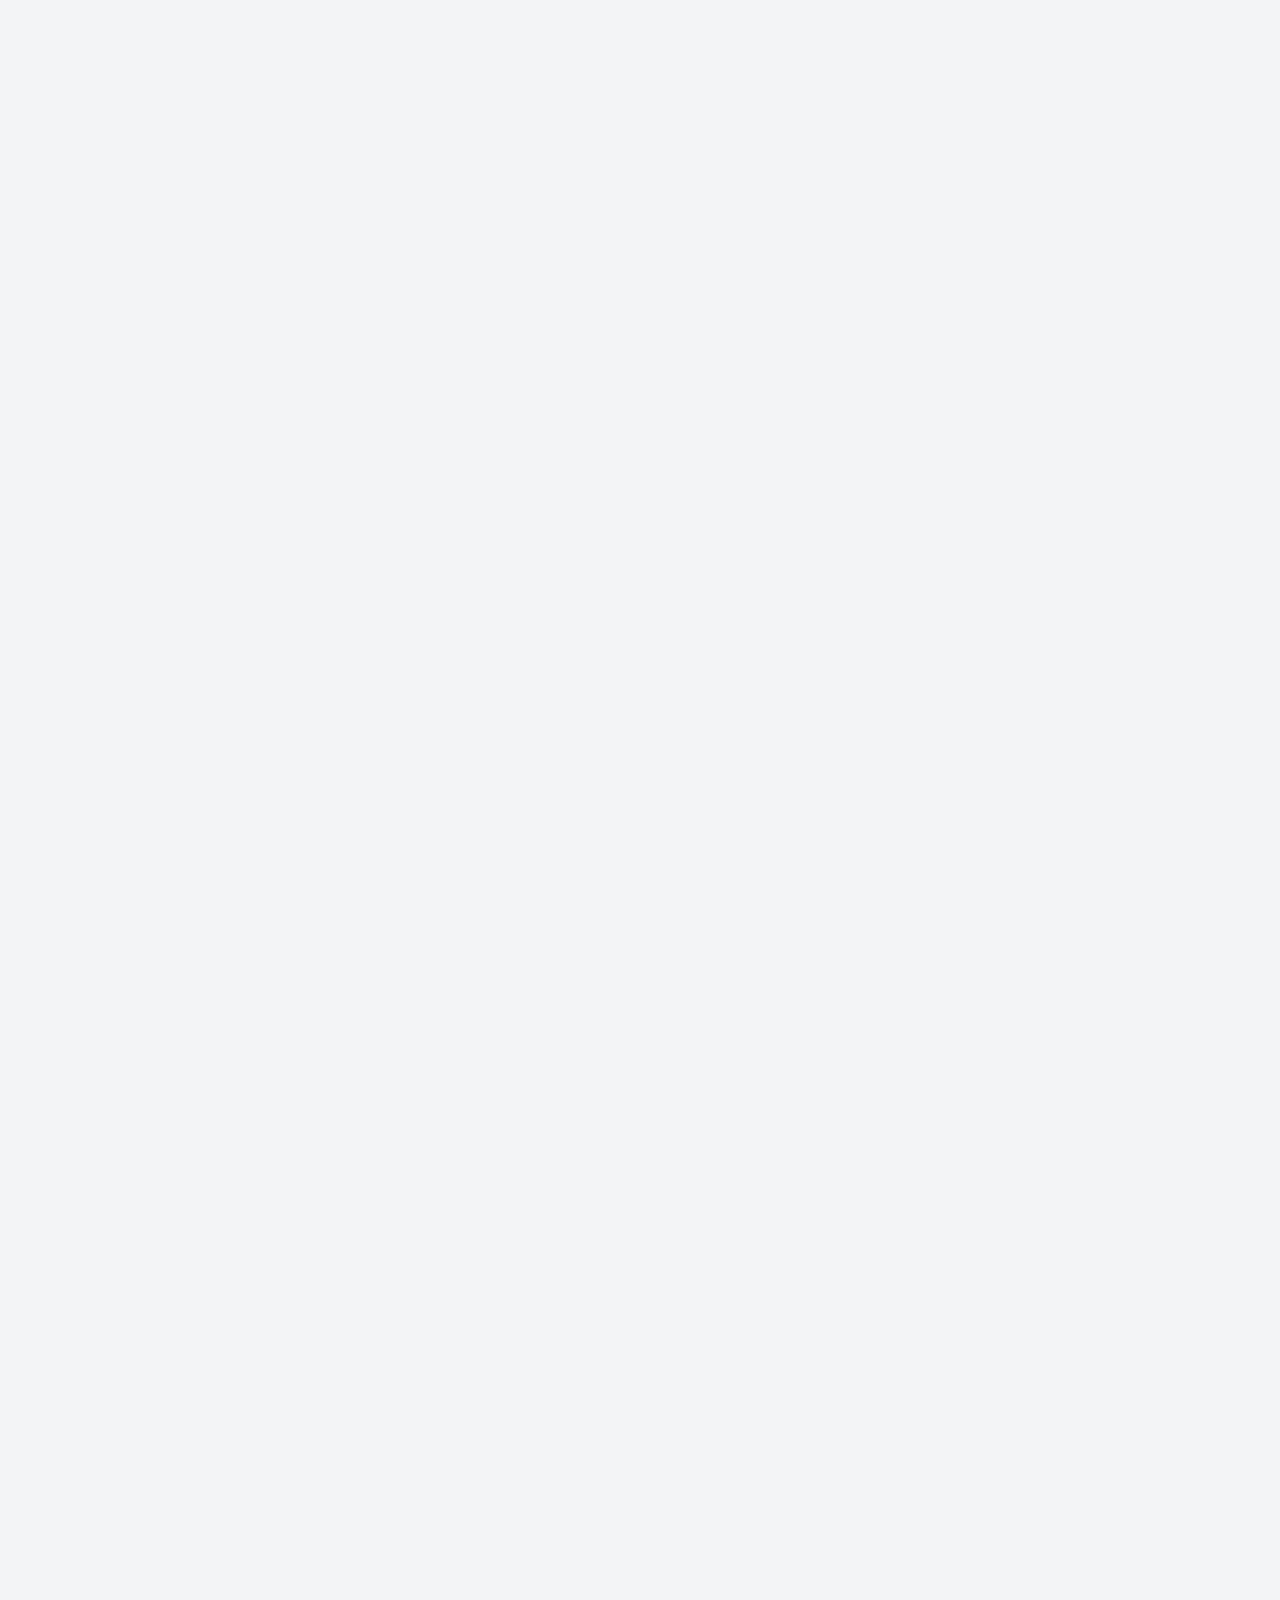
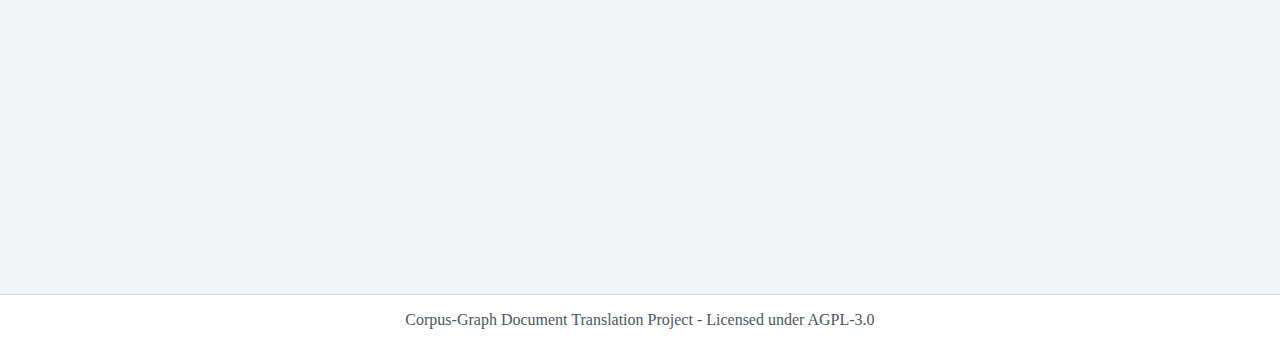
==== commit d4aee451: "Update index.html" ====
--- a/index.html
+++ b/index.html
@@ -12,113 +12,388 @@
             <h1 class="nav-title">Corpus-Graph Document Translation</h1>
             <div class="nav-items">
                 <button class="nav-item">Translation</button>
-                <button class="nav-item">Analysis</button>
+                <button class="nav-item">Reporting</button>
                 <button class="nav-item">About</button>
+                <button class="nav-item">References</button>
             </div>
         </nav>
     </header>
-
-    <body> 
-        <main class="grid-layout" "grid-visualization">
-            <div>1</div>
-            <div>2</div>
-            <div>3</div>
-            <div>4</div>
-            <div>5</div>
-            <div>6</div>
-            <div>7</div>
-            <div>8</div>
-            <div>9</div>
-            <div>10</div>
-            <div>11</div>
-            <div>12</div>
-            <div>13</div>
-            <div>14</div>
-            <div>15</div>
-        </main>
-    </body>
 
     <main class="main-container">
         <div class="grid-layout">
             <!-- Source Document Section -->
             <section class="section-card">
-                <h2 class="section-title">Source content</h2>
+                <h2>Source content</h2>
                 <div class="input-container">
                     <div class="upload-area">
                         <input type="file" id="documentUpload" class="hidden" accept=".txt,.doc,.docx,.pdf">
                         <label for="documentUpload" class="upload-label">
-                            <span class="upload-text">Drop your document here or</span>
+                            <span class="upload-text">Drop a document here or</span>
                             <span class="buttons">Browse Files</span>
                         </label>
                     </div>
-                    <div class="text-container">
+                    <div>
                         <textarea id="sourceText" class="text-input" placeholder="Or paste your text here..."></textarea>
                     </div>
+                    <div>
+                        <label for="analyzeDocument" class="analyze-label">
+                            <span class="buttons">Analyze content</span>
+                        </label>                        
+                    </div>
                 </div>
             </section>
-
-            <!-- Translation Output Section -->
+            
+            <!-- Specifications Section -->
             <section class="section-card">
-                <h2 class="section-title">Translation</h2>
-                <div class="translation-container">
-                    <div class="translation-controls">
-                        <div class="language-selector">
-                            <span class="language-display">English (US)</span>
-                            <button class="direction-button" aria-label="Reverse translation direction">
-                                <svg xmlns="http://www.w3.org/2000/svg" class="icon" viewBox="0 0 20 20" fill="currentColor">
-                                    <path fill-rule="evenodd" d="M4 2a1 1 0 011 1v2.101a7.002 7.002 0 0111.601 2.566 1 1 0 11-1.885.666A5.002 5.002 0 005.999 7H9a1 1 0 010 2H4a1 1 0 01-1-1V3a1 1 0 011-1zm.008 9.057a1 1 0 011.276.61A5.002 5.002 0 0014.001 13H11a1 1 0 110-2h5a1 1 0 011 1v5a1 1 0 11-2 0v-2.101a7.002 7.002 0 01-11.601-2.566 1 1 0 01.61-1.276z" clip-rule="evenodd" />
-                                </svg>
-                            </button>
-                            <span class="language-display">Spanish (LATAM)</span>
-                        </div>
-                        <button class="buttons">Translate</button>
-                    </div>
-                    <div class="text-container">
-                        <div id="translationOutput" class="translation-output"></div>
-                    </div>
-                </div>
-            </section>
-        </div>
-
-        <!-- Quality Metrics Section -->
-        <section class="section-card quality-section">
-            <h2 class="section-title">Translation Quality Assessment</h2>
-            <div class="metrics-grid">
-                <div class="metric-item">
-                    <h3 class="metric-title">Corpus Integration</h3>
+                <h2>Content specifications</h2>
+                <div class="spex-box">
+                    <h3>Subject Field</h3>
+                    <p>
+                        The content corresponds to the collection of content in our corpus on: <b>translation and localization</b>.
+                    </p>
+                </div>
+
+                <div class="spex-grid">
+                    <div class="spex-box">
+                        <h3>Source specifications</h3>
+                        <p>Automatically determined during analysis; please verify our selections.</p>
+                        <table style="width: 100%">
+                            <tr>
+                                <td style="width: 40%">Language variant</td>
+                                <td style="width: 60%"> 
+                                    <select name="langVariant" id="langVariant">
+                                        <option value="1">Spanish for Mexico</option>
+                                        <option value="2">Spanish for Latin America</option>
+                                        <option value="3" selected>English for the United States</option>
+                                    </select>
+                                </td>
+                            </tr>
+                            <tr>
+                                <td>Text type</td>
+                                <td>
+                                    <select name="textType" id="textType">
+                                        <option value="1">Journal article</option>
+                                        <option value="2">Book chapter</option>
+                                        <option value="3">Case study</option>
+                                        <option value="4">Blog post</option>
+                                        <option value="5" selected>Essay</option>
+                                        <option value="6">FAQ</option>
+                                        <option value="7">Policy</option>
+                                        <option value="8">Press release</option>
+                                        <option value="9">Report</option>
+                                        <option value="10">Review</option>
+                                        <option value="11">Tutorial</option>
+                                        <option value="11">Translation</option>
+                                    </select>
+                                </td>
+                            </tr>
+                            <tr>
+                                <td>Purpose</td>
+                                <td>
+                                    <select name="purpose" id="purpose">
+                                        <option value="1">Informational</option>
+                                        <option value="2" selected>Persuasive</option>
+                                        <option value="3">Philosophical</option>
+                                        <option value="4">Entertainment</option>
+                                    </select>
+                                </td>
+                            </tr>
+                            <tr>
+                                <td>Point of view</td>
+                                <td>
+                                    <select name="pov" id="pov">
+                                        <option value="1">Subject matter expert</option>
+                                        <option value="2">Technical writer</option>
+                                        <option value="3">Content creator</option>
+                                        <option value="4">Researcher</option>
+                                        <option value="5">Grant writer</option>
+                                        <option value="6">Policy analyst</option>
+                                        <option value="7" selected>Copywriter</option>
+                                        <option value="8">Proposal writer</option>
+                                        <option value="9">Academic</option>
+                                        <option value="10">Reporter</option>
+                                    </select>
+                                </td>
+                            </tr>
+                            <tr>
+                                <td>Audience</td>
+                                <td>
+                                    <select name="audience" id="audience">
+                                        <option value="1">Technical</option>
+                                        <option value="2">Business</option>
+                                        <option value="3">Academic</option>
+                                        <option value="4">Professional</option>
+                                        <option value="5">Regulatory</option>
+                                        <option value="6">General public</option>
+                                        <option value="7">Internal</option>
+                                        <option value="8" selected>Clients</option>
+                                        <option value="9">Investors</option>
+                                        <option value="10">Media</option>
+                                        <option value="11">Policy makers</option>
+                                        <option value="12">Subject matter experts</option>
+                                    </select>
+                                </td>
+                            </tr>
+                            <tr>
+                                <td>Reach</td>
+                                <td>
+                                    <select name="reach" id="reach">
+                                        <option value="1">Global</option>
+                                        <option value="2" selected>Regional</option>
+                                        <option value="3">Local</option>
+                                        <option value="4">Organizational wide</option>
+                                        <option value="5">Internal team</option>
+                                        <option value="6">For informational puposes only</option>
+                                    </select>
+                                </td>
+                            </tr>
+                          </table>
+                    </div>
+                    <div class="spex-box">
+                        <h3>Target specifications</h3>
+                        <p>Please select your target language specifications</p>
+                        <table style="width: 100%">
+                            <tr>
+                                <td style="width: 40%">Language variant</td>
+                                <td style="width: 60%"> 
+                                    <select name="langVariant" id="langVariant">
+                                        <option value="1">Spanish for Mexico</option>
+                                        <option value="2">Spanish for Latin America</option>
+                                        <option value="3">English for the United States</option>
+                                    </select>
+                                </td>
+                            </tr>
+                            <tr>
+                                <td>Text type</td>
+                                <td>
+                                    <select name="textType" id="textType">
+                                        <option value="1">Localization</option>
+                                        <option value="2">Conventional translation</option>
+                                        <option value="3">Literal translation</option>
+                                        <option value="4">Back translation</option>
+                                        <option value="5">Transcreation</option>
+                                        <option value="6">Summaru</option>
+                                        <option value="7">Gisting</option>
+                                    </select>
+                                </td>
+                            </tr>
+                            <tr>
+                                <td>Purpose</td>
+                                <td>
+                                    <select name="purpose" id="purpose">
+                                        <option value="1">Informational</option>
+                                        <option value="2">Persuasive</option>
+                                        <option value="3">Philosophical</option>
+                                        <option value="4">Entertainment</option>
+                                    </select>
+                                </td>
+                            </tr>
+                            <tr>
+                                <td>Point of view</td>
+                                <td>
+                                    <select name="pov" id="pov">
+                                        <option value="1">Subject matter expert</option>
+                                        <option value="2">Technical writer</option>
+                                        <option value="3">Content creator</option>
+                                        <option value="4">Researcher</option>
+                                        <option value="5">Grant writer</option>
+                                        <option value="6">Policy analyst</option>
+                                        <option value="7">Copywriter</option>
+                                        <option value="8">Proposal writer</option>
+                                        <option value="9">Academic</option>
+                                        <option value="10">Reporter</option>
+                                    </select>
+                                </td>
+                            </tr>
+                            <tr>
+                                <td>Audience</td>
+                                <td>
+                                    <select name="audience" id="audience">
+                                        <option value="1">Technical</option>
+                                        <option value="2">Business</option>
+                                        <option value="3">Academic</option>
+                                        <option value="4">Professional</option>
+                                        <option value="5">Regulatory</option>
+                                        <option value="6">General public</option>
+                                        <option value="7">Internal</option>
+                                        <option value="8">Clients</option>
+                                        <option value="9">Investors</option>
+                                        <option value="10">Media</option>
+                                        <option value="11">Policy makers</option>
+                                        <option value="12">Subject matter experts</option>
+                                    </select>
+                                </td>
+                            </tr>
+                            <tr>
+                                <td>Reach</td>
+                                <td>
+                                    <select name="reach" id="reach">
+                                        <option value="1">Global</option>
+                                        <option value="2">Regional</option>
+                                        <option value="3">Local</option>
+                                        <option value="4">Organizational wide</option>
+                                        <option value="5">Internal team</option>
+                                        <option value="6">For informational puposes only</option>
+                                    </select>
+                                </td>
+                            </tr>
+                          </table>
+                    </div>
+                <div>
+                    <label for="translateDocument" class="translate-label">
+                        <span class="buttons">Proceed with translation</span>
+                    </label>                        
+                </div>
+            </div>
+        </section>
+
+         <!-- Translation Performance Metrics -->
+         <section class="section-card">
+            <h2>Translation Performance Metrics</h2>
+            <div class="metric-grid">
+                <div class="metric-box">
+                    <h3 class="metric-title">Corpus integration</h3>
                     <div class="progress-bar">
                         <div class="progress-bar-fill gray" style="width: 100%"></div> <!-- Gray background fill -->
                         <div class="progress-bar-fill blue" style="width: 0%"></div> <!-- Performance-based fill -->
                     </div>
                     <p class="metric-description">Domain knowledge influence</p>
                 </div>
-                <div class="metric-item">
-                    <h3 class="metric-title">Knowledge Graph</h3>
+                <div class="metric-box">
+                    <h3 class="metric-title">Knowledge graph</h3>
                     <div class="progress-bar">
                         <div class="progress-bar-fill gray" style="width: 100%"></div> <!-- Gray background fill -->
                         <div class="progress-bar-fill green" style="width: 0%"></div> <!-- Performance-based fill -->
                     </div>
                     <p class="metric-description">Terminology alignment</p>
                 </div>
-                <div class="metric-item">
-                    <h3 class="metric-title">Document-Level Analysis</h3>
+                <div class="metric-box">
+                    <h3 class="metric-title">Document-level analysis</h3>
                     <div class="progress-bar">
                         <div class="progress-bar-fill gray" style="width: 100%"></div> <!-- Gray background fill -->
                         <div class="progress-bar-fill purple" style="width: 0%"></div> <!-- Performance-based fill -->
                     </div>
-                    <p class="metric-description">Cross-document coherence score</p>
-                </div>
+                    <p class="metric-description">Coherence of the translation</p>
+                </div>
+            </div>
+        </section>           
+            
+        <!-- Translation Output Section -->
+        <section class="section-card">
+            <h2>Translation & Analytic Quality Evaluation</h2>
+            <div>
+                <p>Read your translation below or you can download your translation here. <button class="buttons">Download</button></p>                    
+            </div>
+            <div class="translation-container">
+                <div></div>
+            </div>
+            <hr>
+            <div>
+                <h3>Analytic Quality Evaluation</h3>
+                <p><b>Instructions:</b> If you would be willing identify any errors you perceive in the translation, that would be of great help. Please highlight the error with your cursor, label the error according the error types listed in the table below, and leave an explanatory comment on the error. Your feedback will help us to improve our automatic translations over time.
+                <i>Note: We can only accept evaluations within the above editor pane at this time.</i></p>
+                <table style="table-layout: fixed; width: 100%">
+                    <tr>
+                        <th>Terminology</th>
+                        <th>Accuracy</th>
+                        <th>Linguistic conventions</th>
+                        <th>Style</th>
+                    </tr>
+                    <tr>
+                        <td>
+                            <ul>
+                                <li>Inconsistent with terminology resource</li>
+                                <li>Inconsistent use of terminology</li>
+                                <li>Overly consistent use of terminology</li>
+                                <li>Wrong term</li>
+                            </ul>
+                        </td>
+                        <td>
+                            <ul>
+                                <li>Mistranslation</li>
+                                <li>Overtranslation</li>
+                                <li>Undertranslation</li>
+                                <li>Addition</li>
+                                <li>Omission</li>
+                                <li>Should not have been translated</li>
+                                <li>Was not translated</li>
+                            </ul>
+                        </td>
+                        <td>
+                            <ul>
+                                <li>Grammar</li>
+                                <li>Punctuation</li>
+                                <li>Spelling</li>
+                                <li>Character encoding</li>
+                                <li>Textual conventions</li>
+                            </ul>
+                        </td>
+                        <td>
+                            <ul>
+                                <li>Organizational style</li>
+                                <li>Third-party style</li>
+                                <li>Inconsistent with external reference</li>
+                                <li>Language register</li>
+                                <li>Awkward style</li>
+                                <li>Unidiomatic style</li>
+                                <li>Inconsistent style</li>
+                            </ul>
+                        </td>
+                    </tr>
+                    <tr>
+                        <th>Locale conventions</th>
+                        <th>Audience appropriateness</th>
+                        <th>Design and markup</th>
+                        <th>Other</th>
+                    </tr>
+                        <td>
+                            <ul>
+                                <li>Number format</li>
+                                <li>Currency format</li>
+                                <li>Measurement format</li>
+                                <li>Time format</li>
+                                <li>Date format</li>
+                                <li>Address format</li>
+                                <li>Telephone format</li>
+                                <li>Shortcut key</li>
+                            </ul>
+                        </td>
+                        <td>
+                            <ul>
+                                <li>Cultural-specific reference</li>
+                                <li>Offensive</li>
+                            </ul>
+                        </td>
+                        <td>
+                            <ul>
+                                <li>Layout</li>
+                                <li>Markup tag</li>
+                                <li>Truncation</li>
+                                <li>Text expansion</li>
+                                <li>Missing text</li>
+                                <li>Link/cross-reference</li>
+                            </ul>
+                        </td>
+                        <td>
+                            <ul>
+                                <li>An error type not mentioned in this table; please leave a note in the comments section below letting us know what type of error it is.</li>
+                            </ul>
+                        </td>
+                    </tr>
+                </table>
+                <p><span style="background-color: yellow">Note: The error categories and types presented here follow the The MQM Core Typology. For definitions and examples, visit <a href="https://themqm.org/the-mqm-typology/">themqm.org</a>.</span></p>
             </div>
         </section>
 
-        <!-- User Feedback Section (Now properly separated) -->
-        <section class="section-card feedback-section">
-            <h2 class="section-title">Your Feedback on Quality</h2>
+        <!-- User Feedback Section -->
+        <section class="section-card">
+            <h2>Your Feedback on the Overall Quality of the Translation</h2>
+            <p>Given the specifications applied to the project.</p>
             <div class="feedback-container">
                 <div class="rating-grid">
                     <!-- Correspondence Rating -->
                     <div class="rating-section">
-                        <label class="rating-label">Correspondence (meaning accuracy)</label>
+                        <label class="rating-label">Correspondence (to the source text)</label>
                         <div class="rating-container">
                             <button class="rating-star" data-rating="1" aria-label="Rate 1 star">★</button>
                             <button class="rating-star" data-rating="2" aria-label="Rate 2 stars">★</button>
@@ -130,7 +405,7 @@
 
                     <!-- Readability Rating -->
                     <div class="rating-section">
-                        <label class="rating-label">Readability (fluency)</label>
+                        <label class="rating-label">Readability (as standalone content)</label>
                         <div class="rating-container">
                             <button class="rating-star" data-rating="1" aria-label="Rate 1 star">★</button>
                             <button class="rating-star" data-rating="2" aria-label="Rate 2 stars">★</button>
@@ -166,53 +441,6 @@
         <p>Corpus-Graph Document Translation Project - Licensed under AGPL-3.0</p>
     </footer>
 
-    <script>
-        document.addEventListener('DOMContentLoaded', function() {
-            // Initialize rating system
-            const ratingContainers = document.querySelectorAll('.rating-container');
-            
-            ratingContainers.forEach(container => {
-                const stars = container.querySelectorAll('.rating-star');
-                let selectedRating = 0;
-
-                stars.forEach((star, index) => {
-                    // Hover effect
-                    star.addEventListener('mouseenter', () => {
-                        stars.forEach((s, i) => {
-                            if (i <= index) {
-                                s.classList.add('active');
-                            } else {
-                                s.classList.remove('active');
-                            }
-                        });
-                    });
-
-                    // Mouse leave - reset to selected rating
-                    container.addEventListener('mouseleave', () => {
-                        stars.forEach((s, i) => {
-                            if (i < selectedRating) {
-                                s.classList.add('active');
-                            } else {
-                                s.classList.remove('active');
-                            }
-                        });
-                    });
-
-                    // Click handler
-                    star.addEventListener('click', () => {
-                        selectedRating = index + 1;
-                        stars.forEach((s, i) => {
-                            if (i < selectedRating) {
-                                s.classList.add('active');
-                            } else {
-                                s.classList.remove('active');
-                            }
-                        });
-                    });
-                });
-            });
-        });
-    </script>
-    <script src="js/translation-interface.js"></script>
+    <script src="frontend/js/translation-interface.js"></script>
 </body>
 </html>
--- a/frontend/css/styles.css
+++ b/frontend/css/styles.css
@@ -101,10 +101,14 @@
     gap: 5px;
 }
 
-div{
+.grid-visualization{
     background: #FFFF99;
     padding: 30px;
     text-align: center;
+}
+
+.grid-visualization:nth-of-type(odd){
+    background: #99FFCC
 }
 
 /* Section styles */
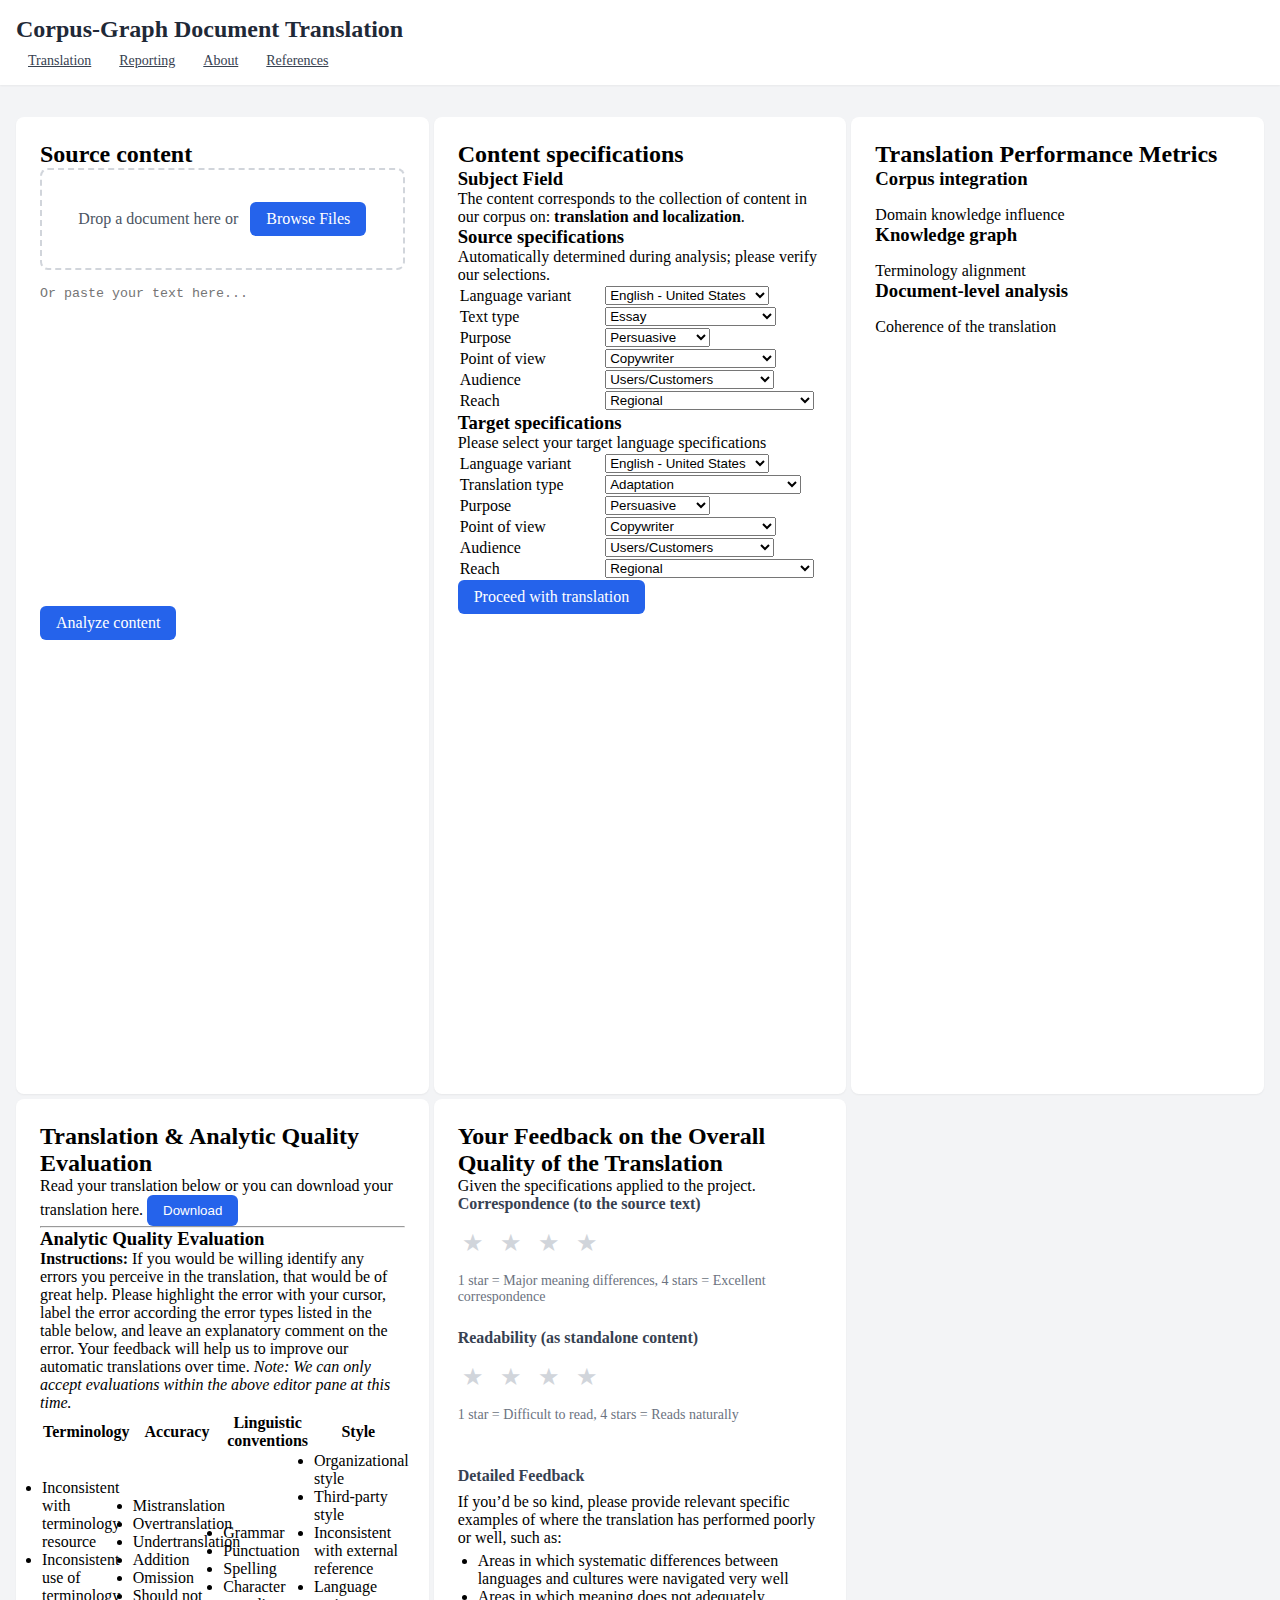
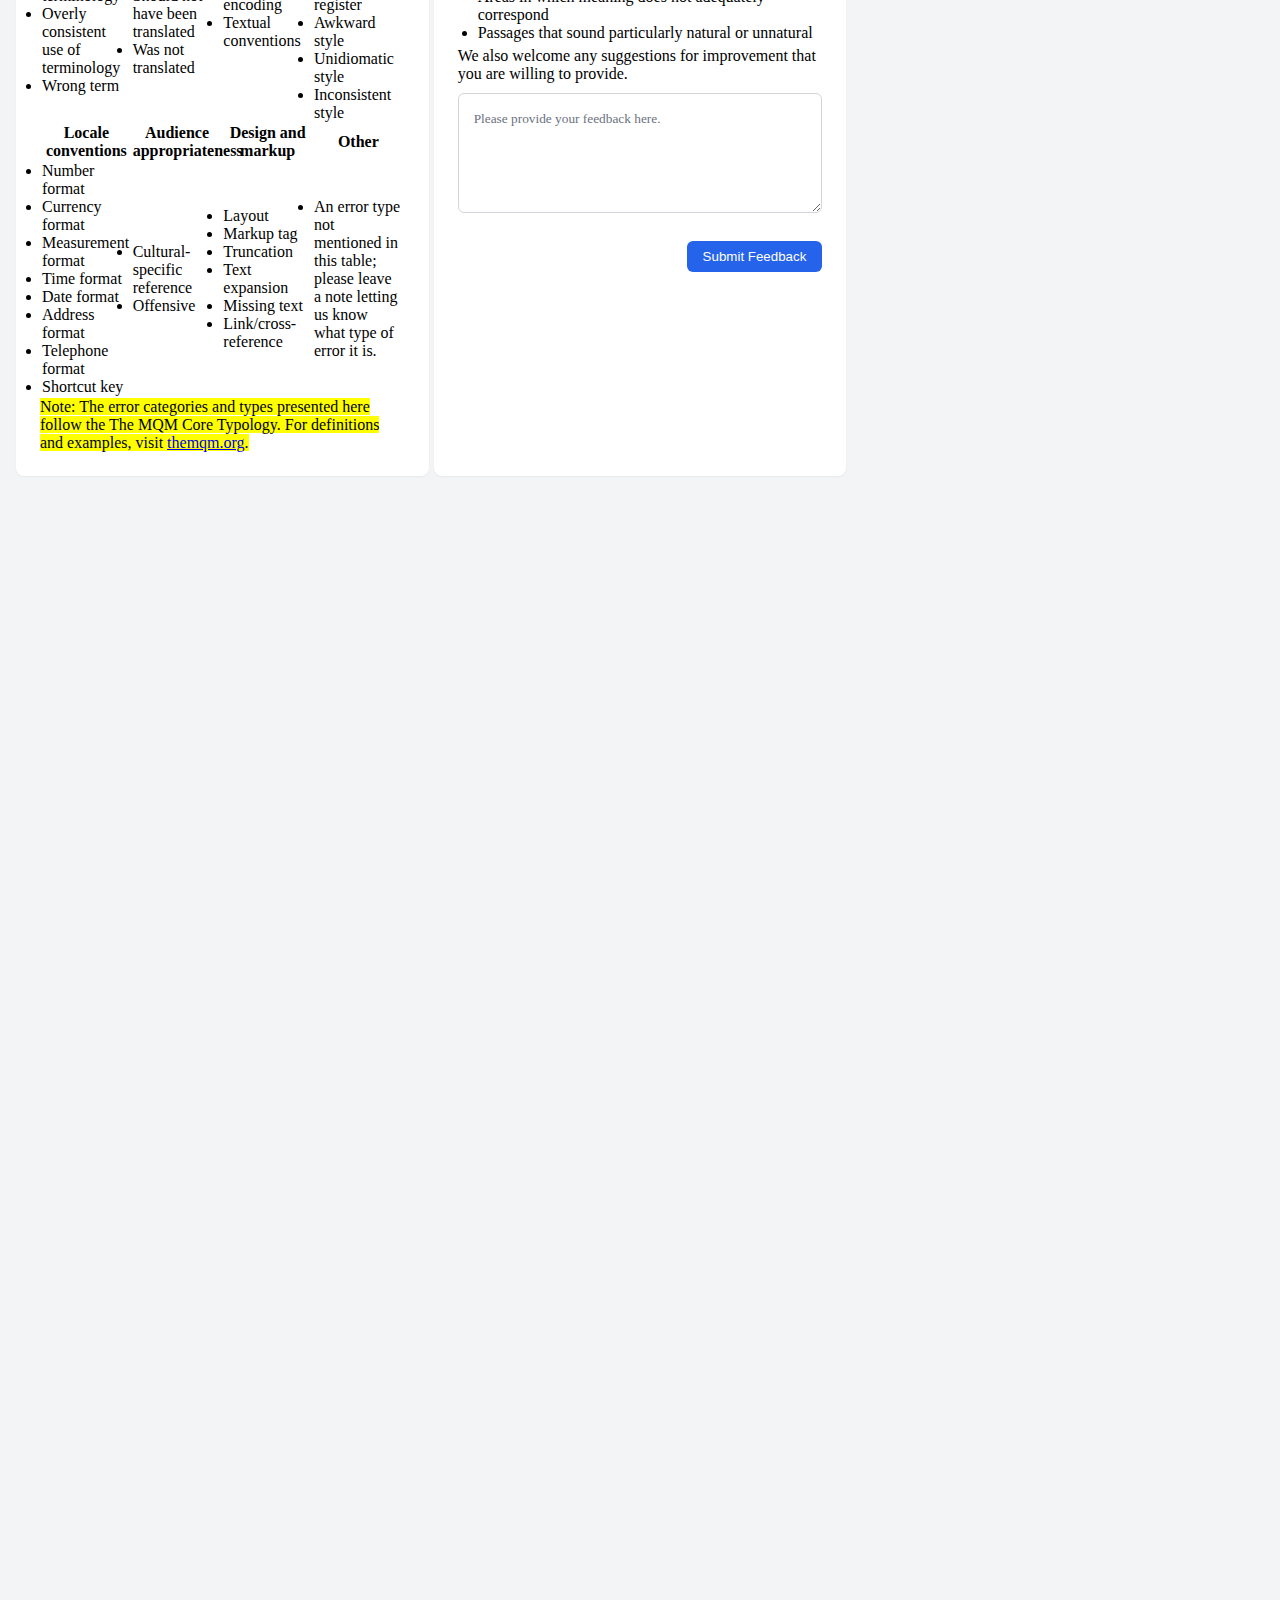
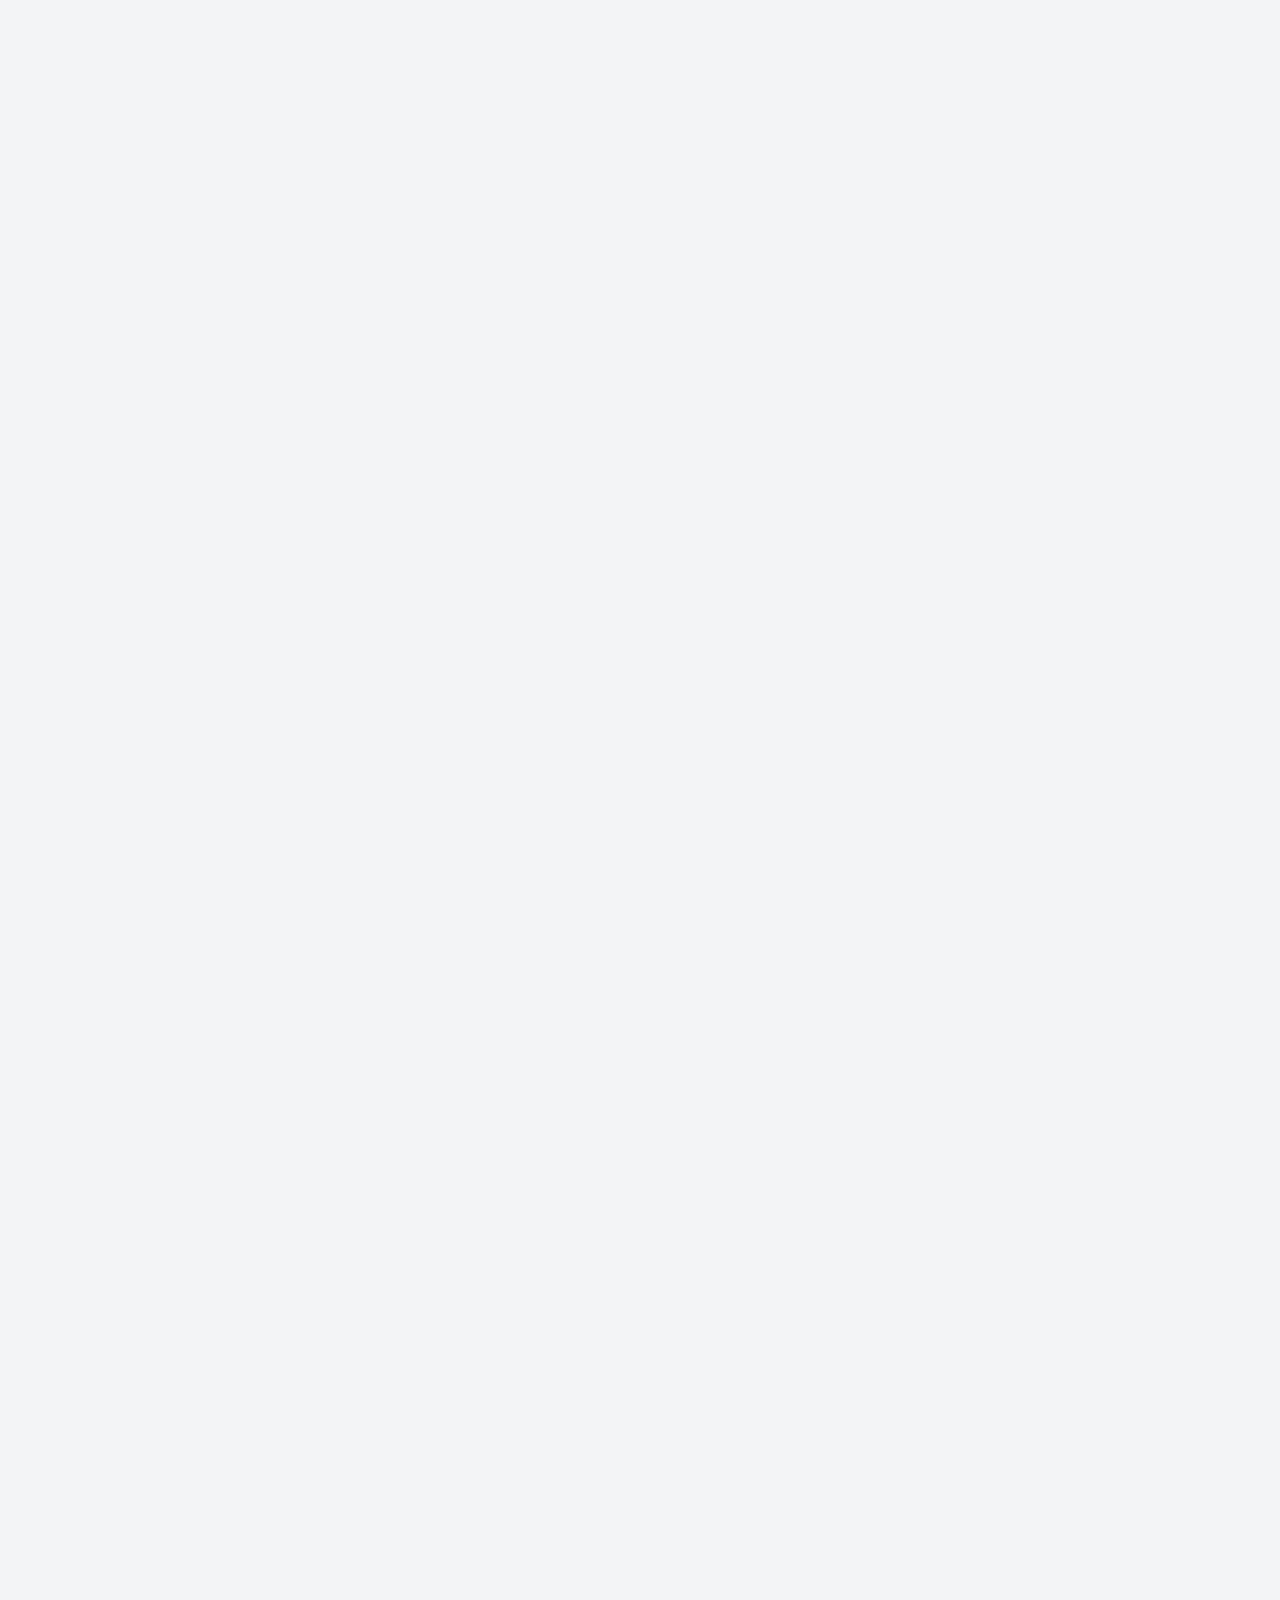
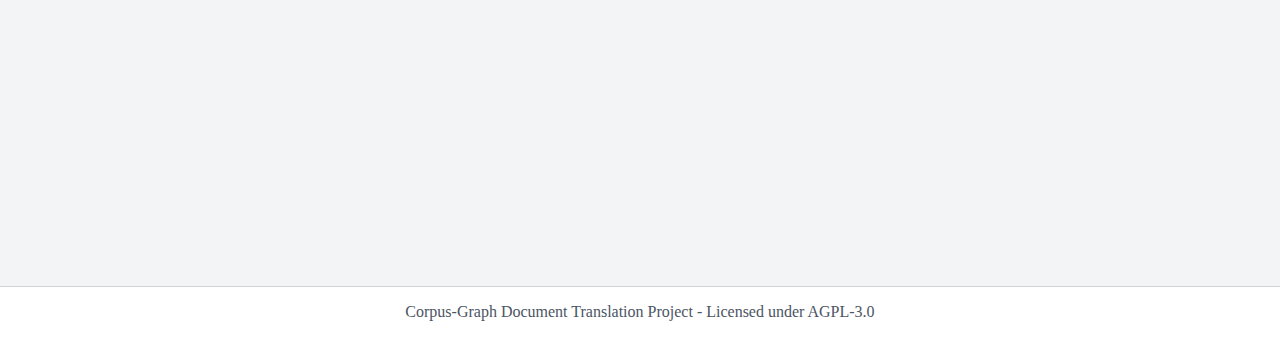
==== commit 2a864a40: "Refining MongoDB atlas document_metadata schema" ====
--- a/index.html
+++ b/index.html
@@ -8,13 +8,13 @@
 </head>
 <body>
     <header class="header">
-        <nav class="nav-container">
+        <nav class="nav-container"> <!-- Turn navigational menu into React component -->
             <h1 class="nav-title">Corpus-Graph Document Translation</h1>
             <div class="nav-items">
-                <button class="nav-item">Translation</button>
-                <button class="nav-item">Reporting</button>
-                <button class="nav-item">About</button>
-                <button class="nav-item">References</button>
+                <a href="#" class="nav-item">Translation</a>
+                <a href="#" class="nav-item">Reporting</a>
+                <a href="#" class="nav-item">About</a>
+                <a href="references.html" class="nav-item">References</a>
             </div>
         </nav>
     </header>
@@ -62,9 +62,9 @@
                                 <td style="width: 40%">Language variant</td>
                                 <td style="width: 60%"> 
                                     <select name="langVariant" id="langVariant">
-                                        <option value="1">Spanish for Mexico</option>
-                                        <option value="2">Spanish for Latin America</option>
-                                        <option value="3" selected>English for the United States</option>
+                                        <option value="eng-USA" selected>English - United States</option>
+                                        <option value="spa-MEX">Spanish - Mexico</option>
+                                        <option value="spa-LAT">Spanish - Latin America</option>
                                     </select>
                                 </td>
                             </tr>
@@ -72,18 +72,34 @@
                                 <td>Text type</td>
                                 <td>
                                     <select name="textType" id="textType">
-                                        <option value="1">Journal article</option>
-                                        <option value="2">Book chapter</option>
-                                        <option value="3">Case study</option>
+                                        <option value="1">Academic paper</option>
+                                        <option value="2">Advertisement</option>
+                                        <option value="3">App/Website content</option>
                                         <option value="4">Blog post</option>
-                                        <option value="5" selected>Essay</option>
-                                        <option value="6">FAQ</option>
-                                        <option value="7">Policy</option>
-                                        <option value="8">Press release</option>
-                                        <option value="9">Report</option>
-                                        <option value="10">Review</option>
-                                        <option value="11">Tutorial</option>
-                                        <option value="11">Translation</option>
+                                        <option value="5">Book chapter</option>
+                                        <option value="6">Case study</option>
+                                        <option value="7">Contract/Legal document</option>
+                                        <option value="8">Documentation</option>
+                                        <option value="9">Email</option>
+                                        <option value="10" selected>Essay</option>
+                                        <option value="11">FAQ</option>
+                                        <option value="12">Journal article</option>
+                                        <option value="13">Manual/Guide</option>
+                                        <option value="14">Marketing material</option>
+                                        <option value="15">News article</option>
+                                        <option value="16">Policy</option>
+                                        <option value="17">Press release</option>
+                                        <option value="18">Product description</option>
+                                        <option value="19">Report</option>
+                                        <option value="20">Research proposal</option>
+                                        <option value="21">Review</option>
+                                        <option value="22">Script</option>
+                                        <option value="23">Social media post</option>
+                                        <option value="24">Subtitles/Captions</option>
+                                        <option value="25">Technical specification</option>
+                                        <option value="26">Translation</option>
+                                        <option value="27">Tutorial</option>
+                                        <option value="28">White paper</option>
                                     </select>
                                 </td>
                             </tr>
@@ -91,10 +107,11 @@
                                 <td>Purpose</td>
                                 <td>
                                     <select name="purpose" id="purpose">
-                                        <option value="1">Informational</option>
-                                        <option value="2" selected>Persuasive</option>
-                                        <option value="3">Philosophical</option>
-                                        <option value="4">Entertainment</option>
+                                        <option value="1">Entertainment</option>
+                                        <option value="2">Informational</option>
+                                        <option value="3" selected>Persuasive</option>
+                                        <option value="4">Philosophical</option>
+                                        <option value="5">Religious</option>
                                     </select>
                                 </td>
                             </tr>
@@ -102,35 +119,49 @@
                                 <td>Point of view</td>
                                 <td>
                                     <select name="pov" id="pov">
-                                        <option value="1">Subject matter expert</option>
-                                        <option value="2">Technical writer</option>
-                                        <option value="3">Content creator</option>
-                                        <option value="4">Researcher</option>
-                                        <option value="5">Grant writer</option>
-                                        <option value="6">Policy analyst</option>
-                                        <option value="7" selected>Copywriter</option>
-                                        <option value="8">Proposal writer</option>
-                                        <option value="9">Academic</option>
-                                        <option value="10">Reporter</option>
-                                    </select>
-                                </td>
-                            </tr>
+                                        <option value="1">Academic</option>
+                                        <option value="2">Content creator</option>
+                                        <option value="3" selected>Copywriter</option>
+                                        <option value="4">Documentation specialist</option>
+                                        <option value="5">General public</option>
+                                        <option value="6">Grant writer</option>
+                                        <option value="7">Legal professional</option>
+                                        <option value="8">Marketing specialist</option>
+                                        <option value="9">Policy analyst</option>
+                                        <option value="10">Proposal writer</option>
+                                        <option value="11">Reporter</option>
+                                        <option value="12">Researcher</option>
+                                        <option value="13">Student</option>
+                                        <option value="14">Subject matter expert</option>
+                                        <option value="15">Technical writer</option>
+                                    </select>
+                                </td>
                             <tr>
                                 <td>Audience</td>
                                 <td>
                                     <select name="audience" id="audience">
-                                        <option value="1">Technical</option>
+                                        <option value="1">Academic</option>
                                         <option value="2">Business</option>
-                                        <option value="3">Academic</option>
-                                        <option value="4">Professional</option>
-                                        <option value="5">Regulatory</option>
-                                        <option value="6">General public</option>
-                                        <option value="7">Internal</option>
-                                        <option value="8" selected>Clients</option>
-                                        <option value="9">Investors</option>
-                                        <option value="10">Media</option>
-                                        <option value="11">Policy makers</option>
-                                        <option value="12">Subject matter experts</option>
+                                        <option value="3">Children/Youth</option>
+                                        <option value="4">Clients (B2B)</option>
+                                        <option value="5">Developers</option>
+                                        <option value="6">Educators</option>
+                                        <option value="7">General public</option>
+                                        <option value="8">Government</option>
+                                        <option value="9">Healthcare professionals</option>
+                                        <option value="10">Internal</option>
+                                        <option value="11">Investors</option>
+                                        <option value="12">Legal professionals</option>
+                                        <option value="13">Media</option>
+                                        <option value="14">Patients/Consumers</option>
+                                        <option value="15">Policy makers</option>
+                                        <option value="16">Professional</option>
+                                        <option value="17">Regulatory</option>
+                                        <option value="18">Researchers</option>
+                                        <option value="19">Students</option>
+                                        <option value="20">Subject matter experts</option>
+                                        <option value="21">Technical</option>
+                                        <option value="22" selected>Users/Customers</option>
                                     </select>
                                 </td>
                             </tr>
@@ -138,12 +169,15 @@
                                 <td>Reach</td>
                                 <td>
                                     <select name="reach" id="reach">
-                                        <option value="1">Global</option>
-                                        <option value="2" selected>Regional</option>
-                                        <option value="3">Local</option>
-                                        <option value="4">Organizational wide</option>
+                                        <option value="1">Cross-organizational</option>
+                                        <option value="2">For informational purposes only</option>
+                                        <option value="3">Global</option>
+                                        <option value="4">Industry-specific</option>
                                         <option value="5">Internal team</option>
-                                        <option value="6">For informational puposes only</option>
+                                        <option value="6">Local</option>
+                                        <option value="7">National</option>
+                                        <option value="8">Organization-wide</option>
+                                        <option value="9" selected>Regional</option>
                                     </select>
                                 </td>
                             </tr>
@@ -157,23 +191,28 @@
                                 <td style="width: 40%">Language variant</td>
                                 <td style="width: 60%"> 
                                     <select name="langVariant" id="langVariant">
-                                        <option value="1">Spanish for Mexico</option>
-                                        <option value="2">Spanish for Latin America</option>
-                                        <option value="3">English for the United States</option>
-                                    </select>
-                                </td>
-                            </tr>
-                            <tr>
-                                <td>Text type</td>
-                                <td>
-                                    <select name="textType" id="textType">
-                                        <option value="1">Localization</option>
-                                        <option value="2">Conventional translation</option>
-                                        <option value="3">Literal translation</option>
-                                        <option value="4">Back translation</option>
-                                        <option value="5">Transcreation</option>
-                                        <option value="6">Summaru</option>
-                                        <option value="7">Gisting</option>
+                                        <option value="eng-USA" selected>English - United States</option>
+                                        <option value="spa-MEX">Spanish - Mexico</option>
+                                        <option value="spa-LAT">Spanish - Latin America</option>
+                                    </select>
+                                </td>
+                            </tr>
+                            <tr>
+                                <td>Translation type</td>
+                                <td>
+                                    <select name="translationType" id="translationType">
+                                        <option value="1">Adaptation</option>
+                                        <option value="2">Back translation</option>
+                                        <option value="3">Conventional translation</option>
+                                        <option value="4">Cultural localization</option>
+                                        <option value="5">Gisting (quick understanding)</option>
+                                        <option value="6">Functional localization</option>
+                                        <option value="7">Literal translation</option>
+                                        <option value="8">MT post-editing (light)</option>
+                                        <option value="9">MT post-editing (full)</option>
+                                        <option value="10">Summary translation</option>
+                                        <option value="11">Technical localization</option>
+                                        <option value="12">Transcreation</option>
                                     </select>
                                 </td>
                             </tr>
@@ -181,10 +220,11 @@
                                 <td>Purpose</td>
                                 <td>
                                     <select name="purpose" id="purpose">
-                                        <option value="1">Informational</option>
-                                        <option value="2">Persuasive</option>
-                                        <option value="3">Philosophical</option>
-                                        <option value="4">Entertainment</option>
+                                        <option value="1">Entertainment</option>
+                                        <option value="2">Informational</option>
+                                        <option value="3" selected>Persuasive</option>
+                                        <option value="4">Philosophical</option>
+                                        <option value="5">Religious</option>
                                     </select>
                                 </td>
                             </tr>
@@ -192,16 +232,21 @@
                                 <td>Point of view</td>
                                 <td>
                                     <select name="pov" id="pov">
-                                        <option value="1">Subject matter expert</option>
-                                        <option value="2">Technical writer</option>
-                                        <option value="3">Content creator</option>
-                                        <option value="4">Researcher</option>
-                                        <option value="5">Grant writer</option>
-                                        <option value="6">Policy analyst</option>
-                                        <option value="7">Copywriter</option>
-                                        <option value="8">Proposal writer</option>
-                                        <option value="9">Academic</option>
-                                        <option value="10">Reporter</option>
+                                        <option value="1">Academic</option>
+                                        <option value="2">Content creator</option>
+                                        <option value="3" selected>Copywriter</option>
+                                        <option value="4">Documentation specialist</option>
+                                        <option value="5">General public</option>
+                                        <option value="6">Grant writer</option>
+                                        <option value="7">Legal professional</option>
+                                        <option value="8">Marketing specialist</option>
+                                        <option value="9">Policy analyst</option>
+                                        <option value="10">Proposal writer</option>
+                                        <option value="11">Reporter</option>
+                                        <option value="12">Researcher</option>
+                                        <option value="13">Student</option>
+                                        <option value="14">Subject matter expert</option>
+                                        <option value="15">Technical writer</option>
                                     </select>
                                 </td>
                             </tr>
@@ -209,18 +254,28 @@
                                 <td>Audience</td>
                                 <td>
                                     <select name="audience" id="audience">
-                                        <option value="1">Technical</option>
+                                        <option value="1">Academic</option>
                                         <option value="2">Business</option>
-                                        <option value="3">Academic</option>
-                                        <option value="4">Professional</option>
-                                        <option value="5">Regulatory</option>
-                                        <option value="6">General public</option>
-                                        <option value="7">Internal</option>
-                                        <option value="8">Clients</option>
-                                        <option value="9">Investors</option>
-                                        <option value="10">Media</option>
-                                        <option value="11">Policy makers</option>
-                                        <option value="12">Subject matter experts</option>
+                                        <option value="3">Children/Youth</option>
+                                        <option value="4">Clients (B2B)</option>
+                                        <option value="5">Developers</option>
+                                        <option value="6">Educators</option>
+                                        <option value="7">General public</option>
+                                        <option value="8">Government</option>
+                                        <option value="9">Healthcare professionals</option>
+                                        <option value="10">Internal</option>
+                                        <option value="11">Investors</option>
+                                        <option value="12">Legal professionals</option>
+                                        <option value="13">Media</option>
+                                        <option value="14">Patients/Consumers</option>
+                                        <option value="15">Policy makers</option>
+                                        <option value="16">Professional</option>
+                                        <option value="17">Regulatory</option>
+                                        <option value="18">Researchers</option>
+                                        <option value="19">Students</option>
+                                        <option value="20">Subject matter experts</option>
+                                        <option value="21">Technical</option>
+                                        <option value="22" selected>Users/Customers</option>
                                     </select>
                                 </td>
                             </tr>
@@ -228,12 +283,15 @@
                                 <td>Reach</td>
                                 <td>
                                     <select name="reach" id="reach">
-                                        <option value="1">Global</option>
-                                        <option value="2">Regional</option>
-                                        <option value="3">Local</option>
-                                        <option value="4">Organizational wide</option>
+                                        <option value="1">Cross-organizational</option>
+                                        <option value="2">For informational purposes only</option>
+                                        <option value="3">Global</option>
+                                        <option value="4">Industry-specific</option>
                                         <option value="5">Internal team</option>
-                                        <option value="6">For informational puposes only</option>
+                                        <option value="6">Local</option>
+                                        <option value="7">National</option>
+                                        <option value="8">Organization-wide</option>
+                                        <option value="9" selected>Regional</option>
                                     </select>
                                 </td>
                             </tr>
@@ -376,7 +434,7 @@
                         </td>
                         <td>
                             <ul>
-                                <li>An error type not mentioned in this table; please leave a note in the comments section below letting us know what type of error it is.</li>
+                                <li>An error type not mentioned in this table; please leave a note letting us know what type of error it is.</li>
                             </ul>
                         </td>
                     </tr>
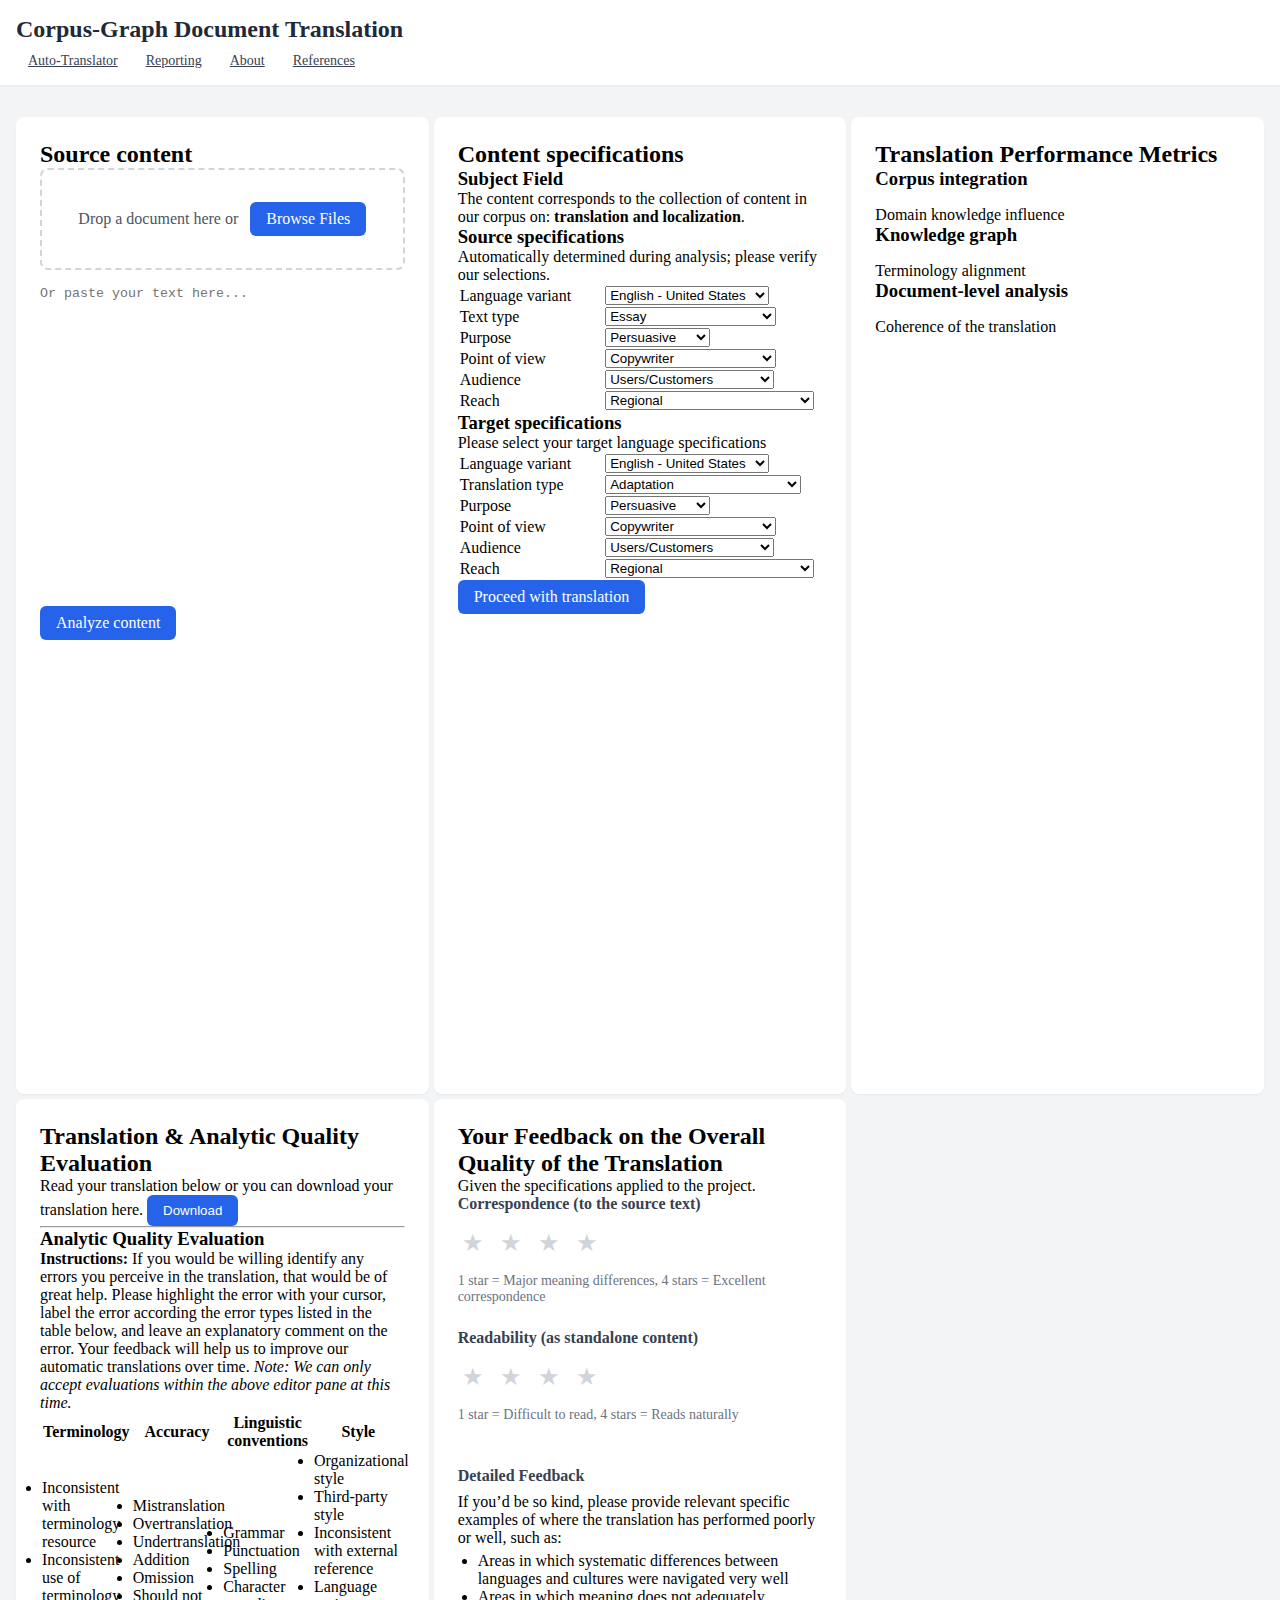
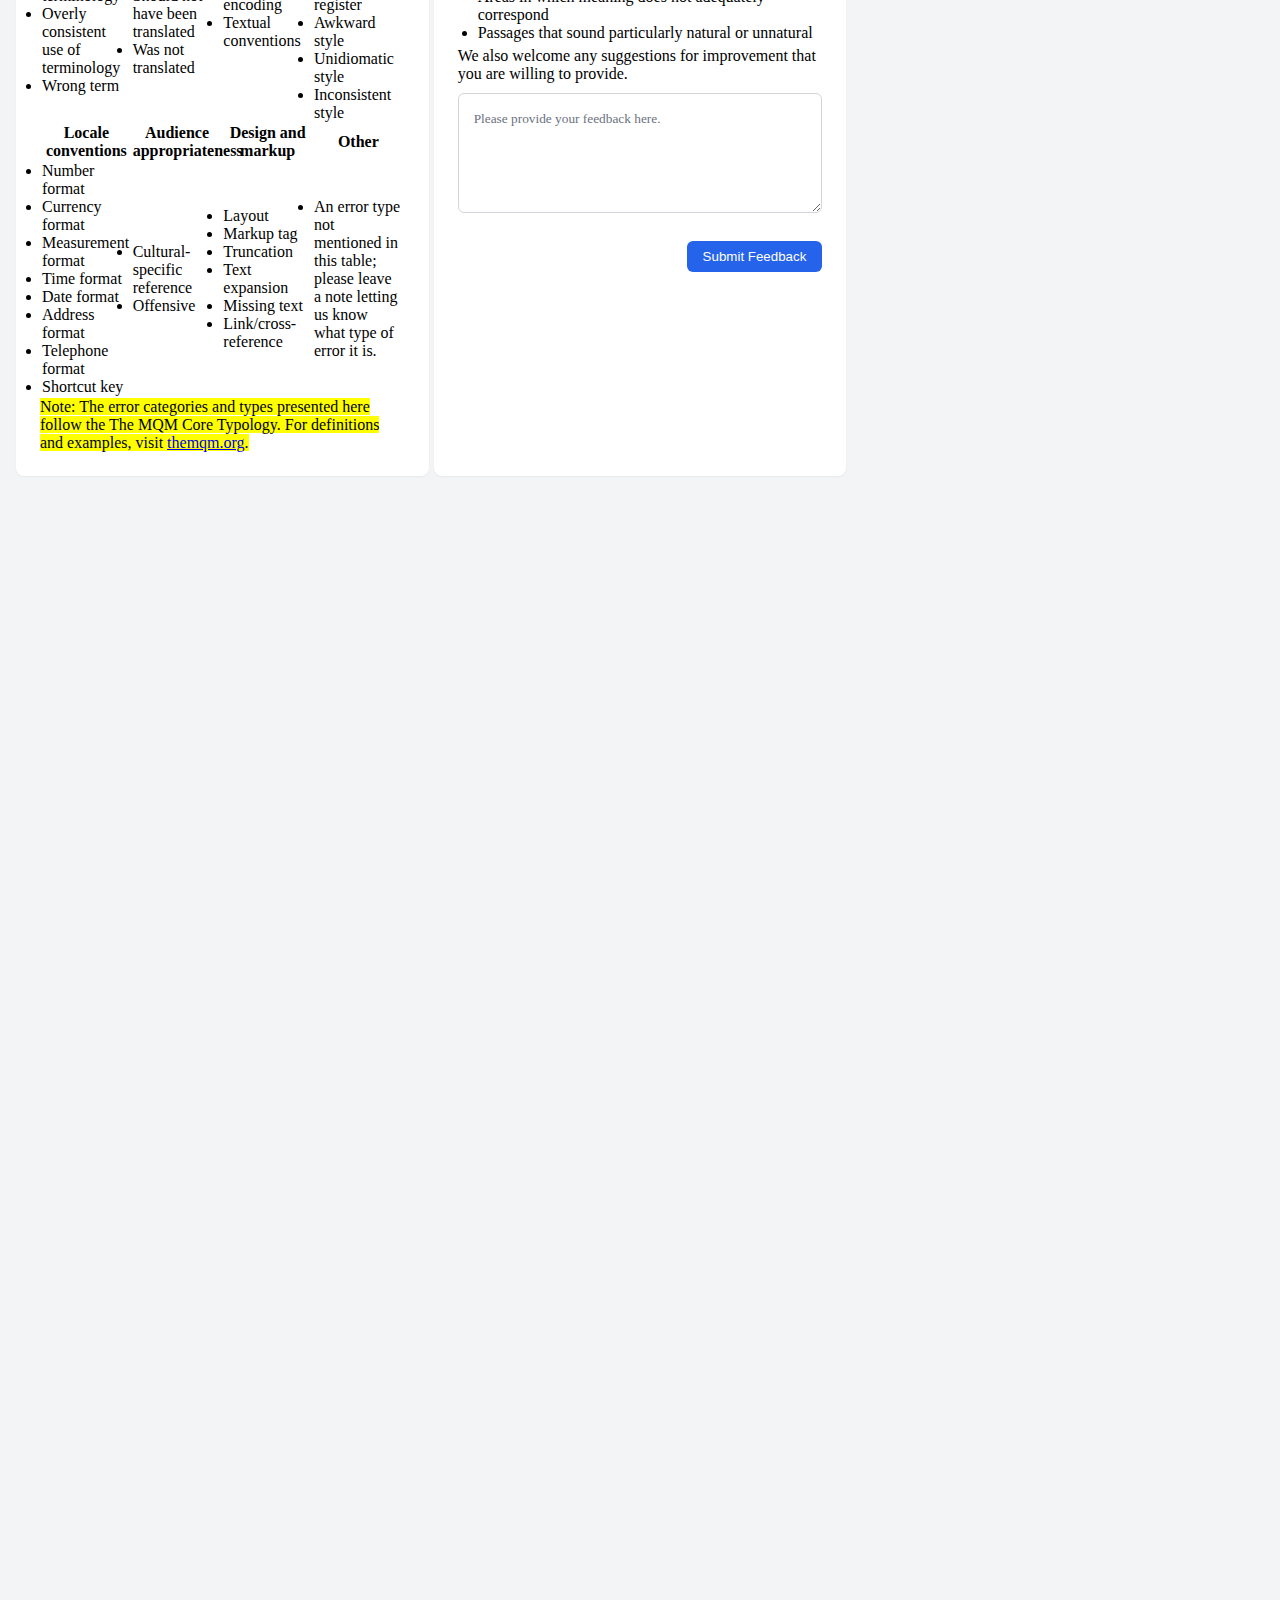
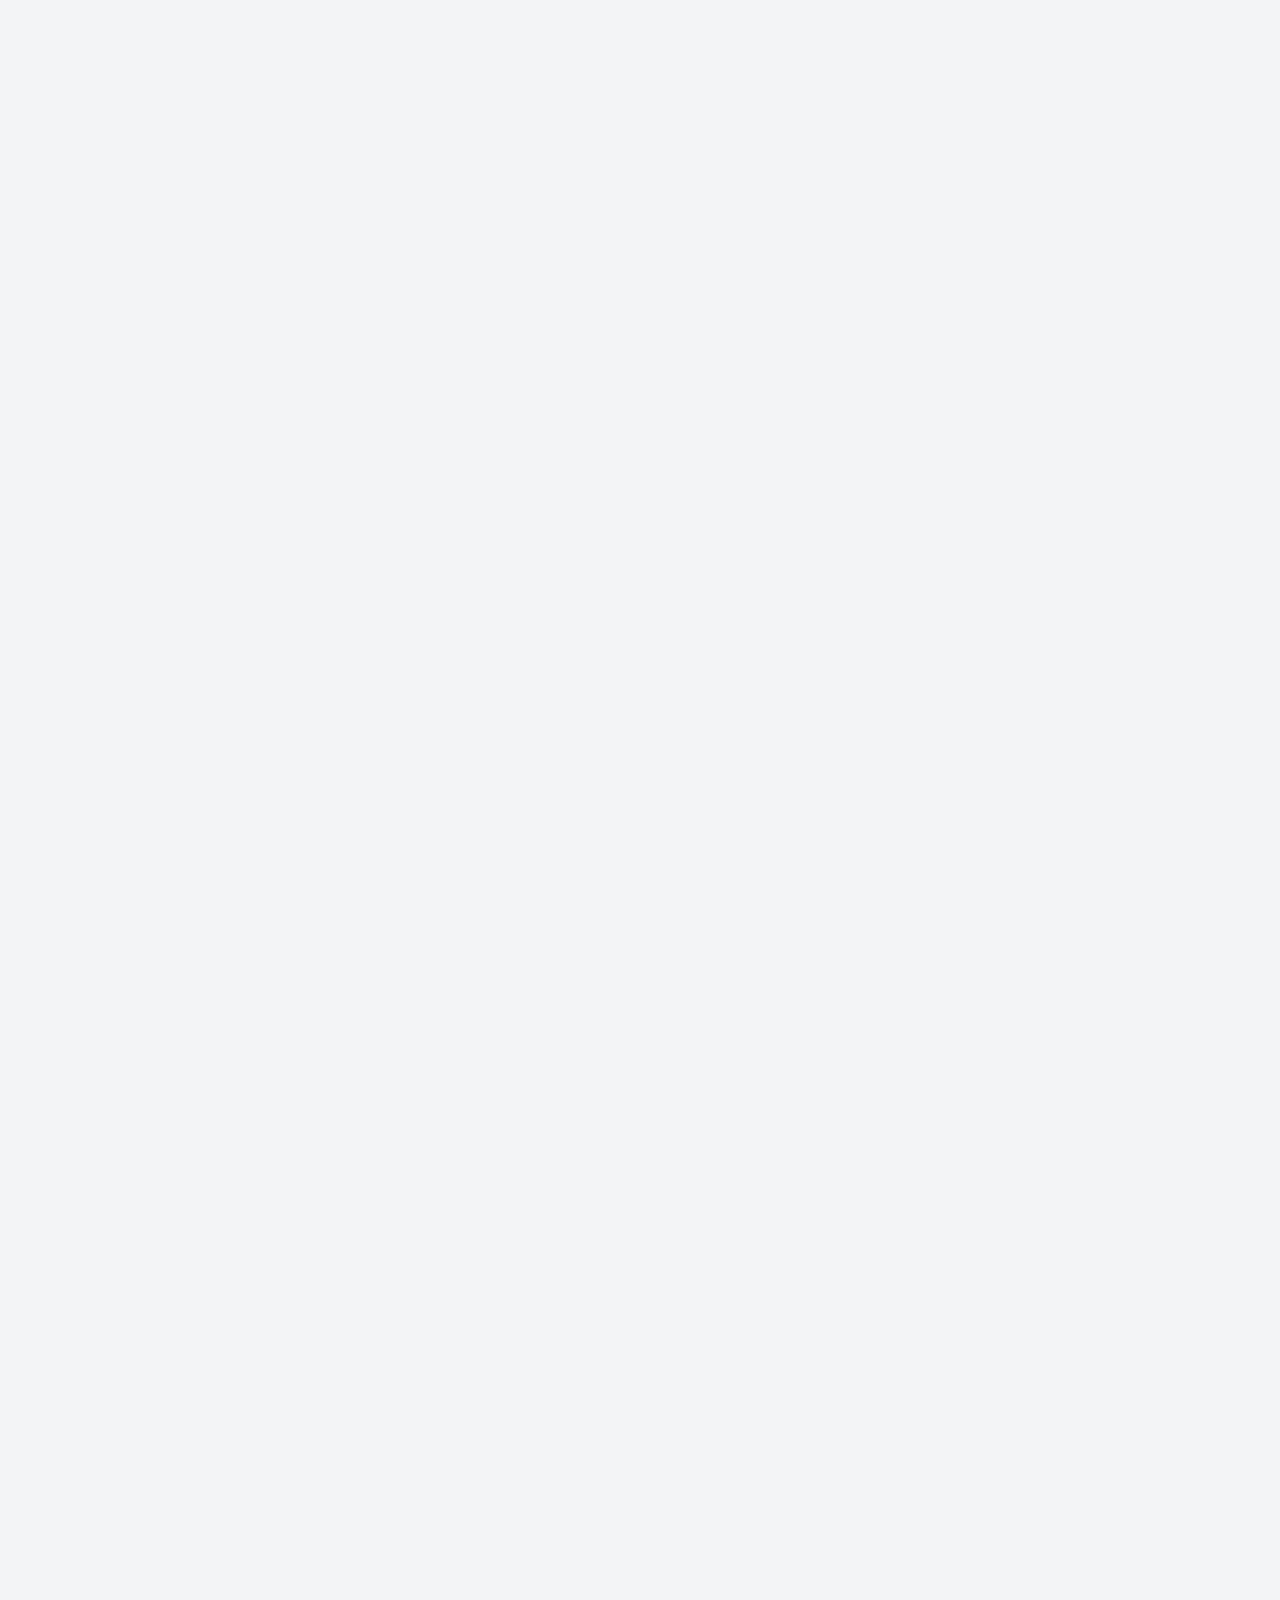
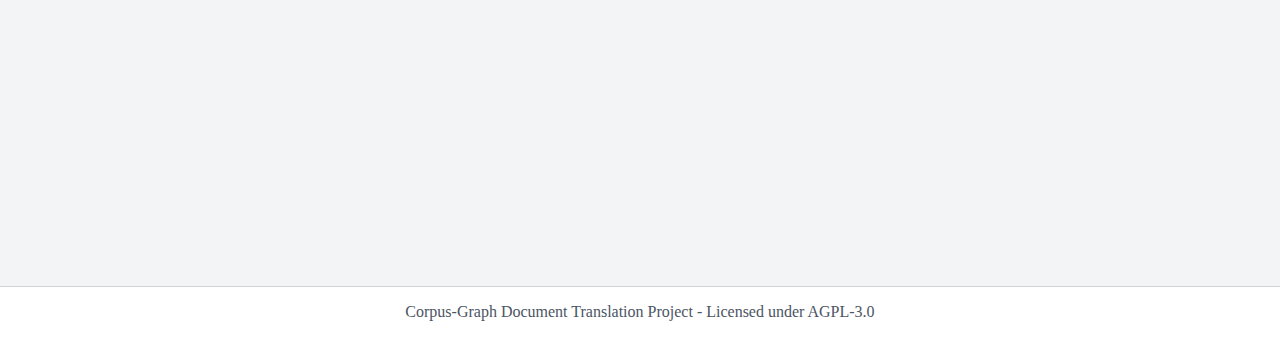
==== commit a17c0f7e: "Refining MongoDB atlas document_metadata schema and main README" ====
--- a/index.html
+++ b/index.html
@@ -11,7 +11,7 @@
         <nav class="nav-container"> <!-- Turn navigational menu into React component -->
             <h1 class="nav-title">Corpus-Graph Document Translation</h1>
             <div class="nav-items">
-                <a href="#" class="nav-item">Translation</a>
+                <a href="index.html" class="nav-item">Auto-Translator</a>
                 <a href="#" class="nav-item">Reporting</a>
                 <a href="#" class="nav-item">About</a>
                 <a href="references.html" class="nav-item">References</a>
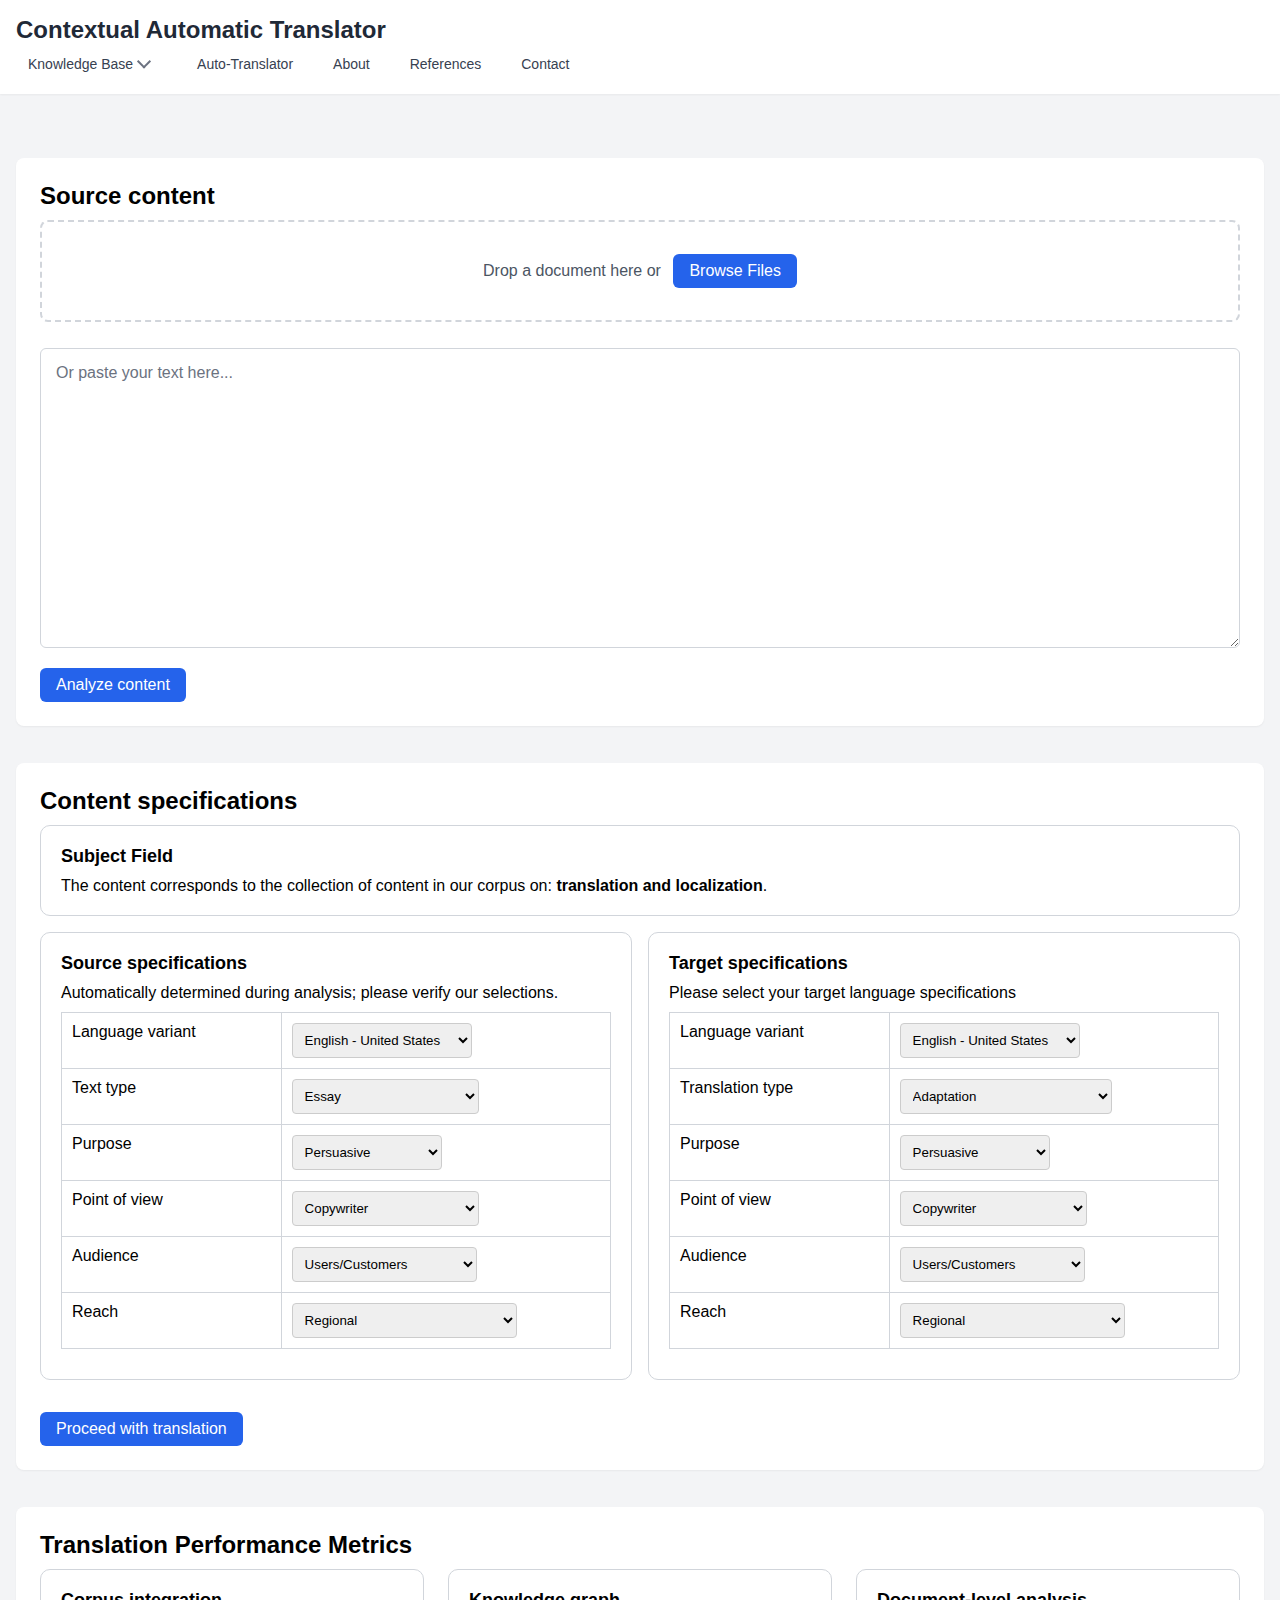
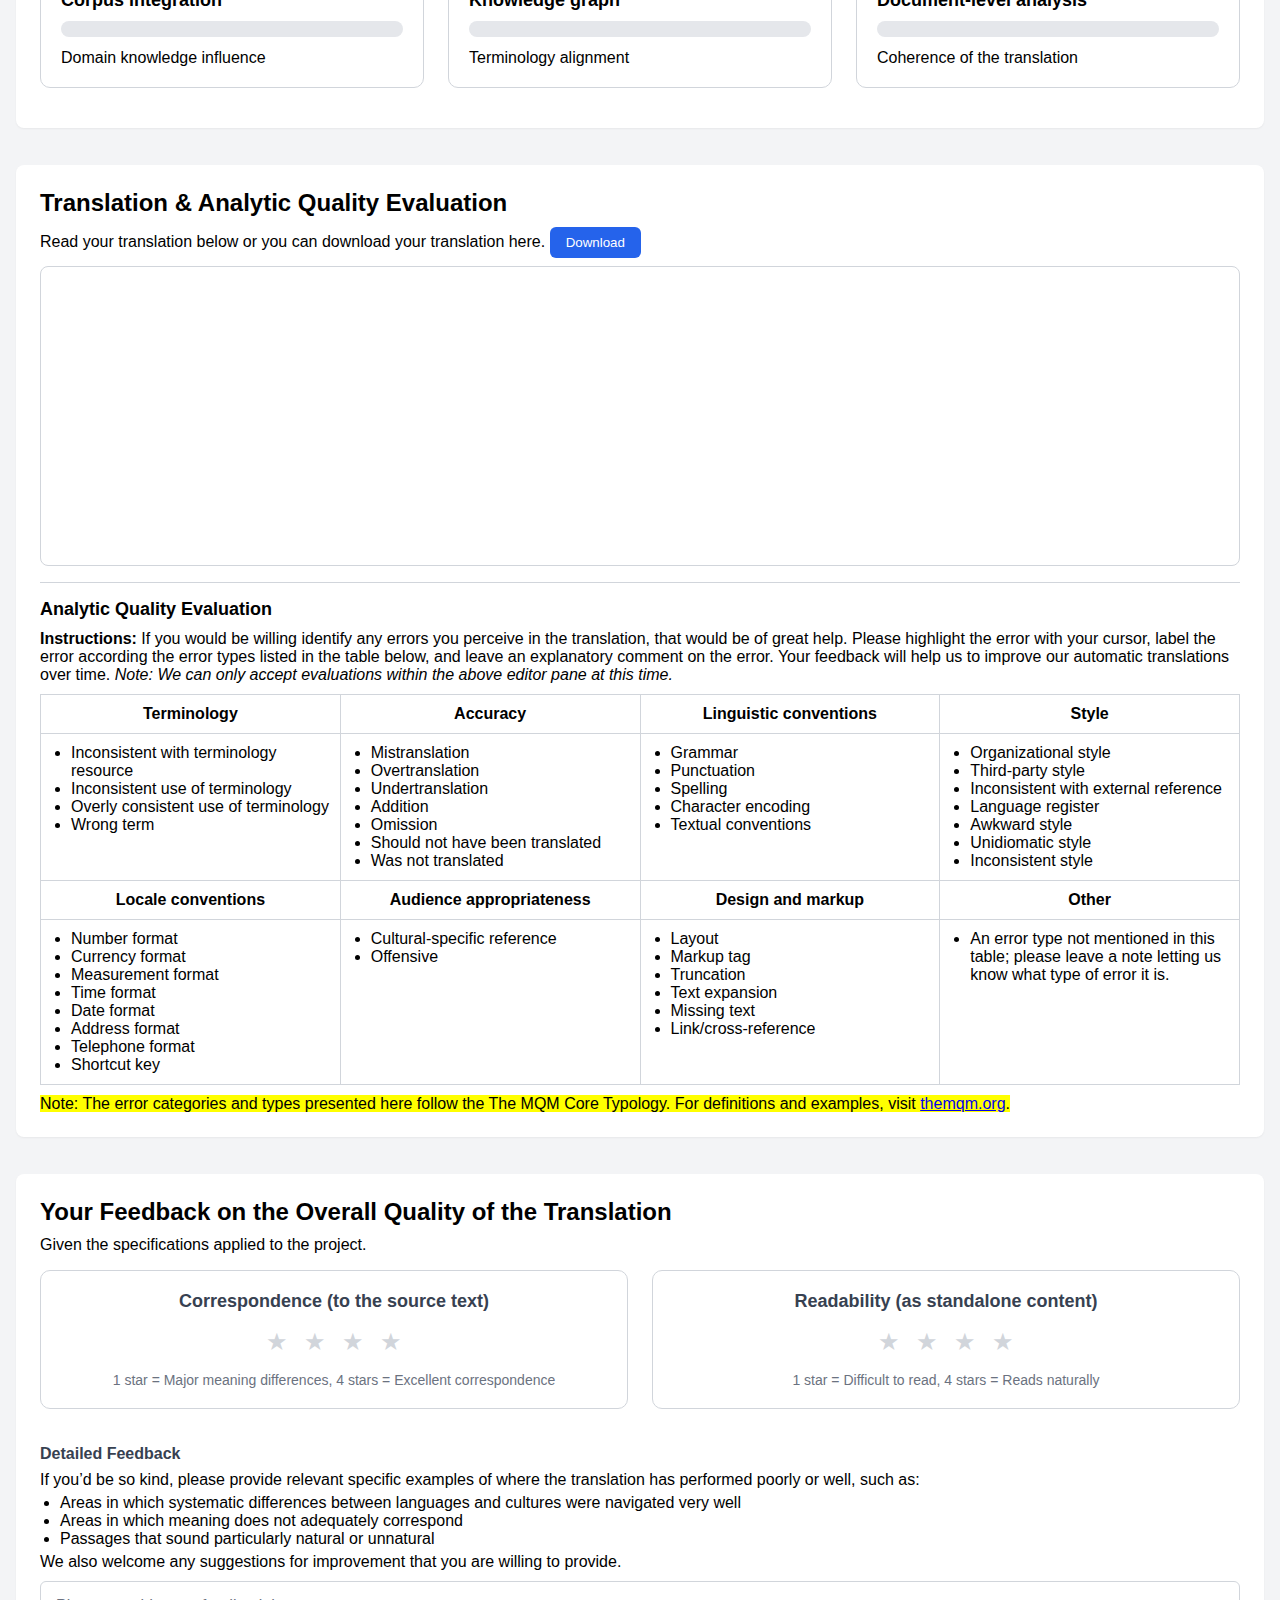
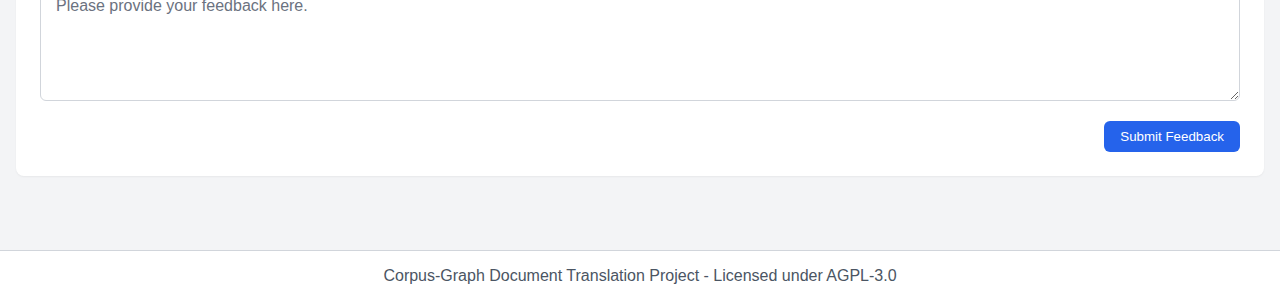
==== commit 44b348fe: "Refining models.py; adding document status to corpus tracking; adjusting UI navbar to incorporate KB" ====
--- a/index.html
+++ b/index.html
@@ -1,20 +1,28 @@
 <!DOCTYPE html>
-<html lang="en">
+<html lang="eng-USA">
 <head>
     <meta charset="UTF-8">
     <meta name="viewport" content="width=device-width, initial-scale=1.0">
-    <title>Document-Level Translation Interface</title>
+    <title>Contextual Auto-Translator</title>
     <link rel="stylesheet" href="frontend/css/styles.css">
 </head>
 <body>
     <header class="header">
         <nav class="nav-container"> <!-- Turn navigational menu into React component -->
-            <h1 class="nav-title">Corpus-Graph Document Translation</h1>
+            <h1 class="nav-title">Contextual Automatic Translator</h1>
             <div class="nav-items">
-                <a href="index.html" class="nav-item">Auto-Translator</a>
-                <a href="#" class="nav-item">Reporting</a>
+                <div class="nav-item dropdown">
+                    <div class="dropdown-toggle">Knowledge Base</div>
+                    <div class="dropdown-menu">
+                        <a href="#" class="dropdown-item">Submit Content</a>
+                        <a href="#" class="dropdown-item">Validate Content <span class="auth-only">(authenticated users only)</span></a>
+                        <a href="#" class="dropdown-item">Search Content</a>
+                    </div>
+                </div>
+                <a href="#" class="nav-item">Auto-Translator</a>
                 <a href="#" class="nav-item">About</a>
-                <a href="references.html" class="nav-item">References</a>
+                <a href="frontend/references.html" class="nav-item">References</a>
+                <a href="#" class="nav-item">Contact</a>
             </div>
         </nav>
     </header>
@@ -499,6 +507,7 @@
         <p>Corpus-Graph Document Translation Project - Licensed under AGPL-3.0</p>
     </footer>
 
+    <script src="frontend/js/navbar.js"></script>
     <script src="frontend/js/translation-interface.js"></script>
 </body>
 </html>
--- a/frontend/css/styles.css
+++ b/frontend/css/styles.css
@@ -17,6 +17,7 @@
     --primary-green: #059669;
     --primary-purple: #7c3aed;
     --gray-100: #f3f4f6;
+    --gray-200: #E5E7EB;
     --gray-300: #d1d5db;
     --gray-500: #6b7280;
     --gray-600: #4b5563;
@@ -27,7 +28,20 @@
 body {
     background-color: var(--gray-100);
     min-height: 100vh;
-}
+    font-family: Arial, sans-serif;
+}
+
+h2{
+    font-size: x-large;
+    padding-bottom: 10px;
+}
+
+h3{
+    font-size: large;
+    padding-bottom: 10px;
+}
+
+/* Updated Header and Navbar styles - Replace the existing nav styles with these */
 
 /* Header styles */
 .header {
@@ -47,8 +61,13 @@
     color: var(--gray-800);
 }
 
+/* Updated nav-items for dropdown support */
 .nav-items {
     margin-top: 0.5rem;
+    display: flex;
+    flex-direction: row;
+    align-items: center;
+    gap: 1rem;
 }
 
 .nav-item {
@@ -57,11 +76,98 @@
     font-weight: 500;
     color: var(--gray-700);
     border-bottom: 2px solid transparent;
+    text-decoration: none;
 }
 
 .nav-item:hover {
     color: var(--gray-900);
     border-bottom-color: var(--gray-300);
+}
+
+/* Dropdown specific styles */
+.dropdown {
+    position: relative;
+    display: inline-block;
+}
+
+.dropdown-toggle {
+    position: relative;
+    padding-right: 1.5rem !important;
+}
+
+.dropdown-toggle::after {
+    content: '';
+    position: absolute;
+    right: 0.5rem;
+    top: 50%;
+    width: 0.5rem;
+    height: 0.5rem;
+    border-style: solid;
+    border-width: 0.15rem 0.15rem 0 0;
+    border-color: var(--gray-500);
+    transform: translateY(-75%) rotate(135deg);
+    transition: transform 0.2s ease;
+}
+
+.dropdown.active .dropdown-toggle::after {
+    transform: translateY(-25%) rotate(-45deg);
+}
+
+.dropdown-menu {
+    position: absolute;
+    top: 100%;
+    left: 0;
+    z-index: 1000;
+    display: none;
+    min-width: 200px;
+    padding: 0.5rem 0;
+    margin: 0.125rem 0 0;
+    background-color: white;
+    border-radius: 0.375rem;
+    box-shadow: 0 4px 6px -1px rgba(0, 0, 0, 0.1), 0 2px 4px -1px rgba(0, 0, 0, 0.06);
+}
+
+.dropdown.active .dropdown-menu {
+    display: block;
+}
+
+.dropdown-item {
+    display: block;
+    width: 100%;
+    padding: 0.5rem 1rem;
+    clear: both;
+    font-weight: 400;
+    color: var(--gray-700);
+    text-align: inherit;
+    white-space: nowrap;
+    background-color: transparent;
+    border: 0;
+    text-decoration: none;
+}
+
+.dropdown-item:hover, .dropdown-item:focus {
+    color: var(--gray-900);
+    background-color: var(--gray-100);
+}
+
+.auth-only {
+    font-size: 0.75rem;
+    color: var(--gray-500);
+    font-style: italic;
+}
+
+/* Mobile responsive adjustments */
+@media (max-width: 768px) {
+    .nav-items {
+        flex-direction: column;
+        align-items: flex-start;
+    }
+    
+    .dropdown-menu {
+        position: static;
+        box-shadow: none;
+        padding-left: 1rem;
+    }
 }
 
 /* Buttons */
@@ -96,38 +202,18 @@
 
 .grid-layout {
     display: grid;
-    grid-template-columns: 1fr 1fr 1fr;
-    grid-template-rows: 1fr 1fr 1fr 1fr 1fr;
+    grid-template-columns: 1fr;
+    grid-template-rows: auto auto auto auto auto auto auto;
     gap: 5px;
-}
-
-.grid-visualization{
-    background: #FFFF99;
-    padding: 30px;
-    text-align: center;
-}
-
-.grid-visualization:nth-of-type(odd){
-    background: #99FFCC
 }
 
 /* Section styles */
 .section-card {
+    margin-top: 2rem;
     background-color: white;
     border-radius: 0.5rem;
     box-shadow: 0 1px 2px rgba(0, 0, 0, 0.05);
     padding: 1.5rem;
-}
-
-.section-title {
-    font-size: 1.25rem;
-    font-weight: 600;
-    margin-bottom: 1rem;
-}
-
-/* Hide file input */
-.hidden {
-    display: none !important;
 }
 
 /* Input container */
@@ -160,79 +246,91 @@
     cursor: pointer;
 }
 
+/* Hide file input */
+.hidden {
+    display: none !important;
+}
+
 /* Text areas */
-.text-container {
-    border: 1px solid var(--gray-300);
-    border-radius: 0.5rem;
-    padding: 1rem;
+
+.text-input {
+    margin-top: 10px;
+    width: 100%;
     min-height: 300px;
-}
-
-.text-input {
-    width: 100%;
-    height: 100%;
-    min-height: 300px;
-    resize: none;
-    border: none;
+    padding: 15px 15px;
+    border: 1px solid var(--gray-300);
+    border-radius: 0.375rem;
+    resize: vertical;
+    font-family: inherit;
+    font-size: medium;
 }
 
 .text-input:focus {
     outline: none;
-    ring: none;
-}
-
-/* Translation controls */
-.translation-controls {
-    display: flex;
-    align-items: center;
+    box-shadow: 0 0 0 2px var(--gray-300);
+}
+
+.text-input::placeholder {
+    color: var(--gray-500);
+}
+
+/* Specifications styles */
+.spex-box{
+    border: 1px solid var(--gray-300);
+    border-radius: 10px;
+    padding: 20px;
+    margin-bottom: 1rem;
+}
+
+table, th, td {
+    border: 1px solid var(--gray-300);
+    border-collapse: collapse;
+    border-spacing: 1rem;
+    padding: 10px;
+    margin-top: 10px;
+    margin-bottom: 10px;
+   }
+
+td {
+    vertical-align: top;
+    padding-left: 20px"
+}
+
+.spex-grid {
+    display: grid;
+    grid-template-columns: 1fr 1fr;
     gap: 1rem;
+}
+
+select {
+    width: auto;            /* Set specific width */
+    min-width: 150px;        /* Minimum width */
+    padding: 8px;            /* Internal spacing */
+    border-radius: 4px;      /* Rounded corners */
+    border: 1px solid #ccc;  /* Border style */
+}
+
+/* Style dropdown options */
+select option {
+    padding: 10px;
+}
+
+/* Translation Performance Metrics styles */
+.metric-box {
+    border: 1px solid var(--gray-300);
+    border-radius: 10px;
+    padding: 20px;
     margin-bottom: 1rem;
 }
 
-.language-selector {
-    display: flex;
-    align-items: center;
-    gap: 0.5rem;
-}
-
-.language-display {
-    font-weight: 500;
-}
-
-.direction-button {
-    padding: 0.25rem;
-    color: var(--gray-600);
-    transition: color 0.2s ease;
-}
-
-.direction-button:hover {
-    color: var(--gray-800);
-}
-
-.icon {
-    width: 1.25rem;
-    height: 1.25rem;
-}
-
-/* Quality metrics */
-.quality-section {
-    margin-top: 2rem;
-    background-color: white;
-    border-radius: 0.5rem;
-    box-shadow: 0 1px 2px rgba(0, 0, 0, 0.05);
-    padding: 1.5rem;   
-}
-
-.metrics-grid {
+.metric-grid {
     display: grid;
-    grid-template-columns: 1fr;
+    grid-template-columns: 1fr 1fr 1fr;
     gap: 1.5rem;
 }
 
-@media (min-width: 768px) {
-    .metrics-grid {
-        grid-template-columns: repeat(3, 1fr);
-    }
+.metric-description {
+    margin-top: 0.75rem;
 }
 
 .progress-bar {
@@ -274,14 +372,29 @@
     z-index: 2; /* Higher z-index to overlay on the gray fill */
 }
 
-/* Feedback Section Styles */
-.feedback-section {
-    margin-top: 2rem;
-    background-color: white;
+/* Translation & Analytic Quality Evaluations styles */
+
+.translation-container {
+    border: 1px solid var(--gray-300);
     border-radius: 0.5rem;
-    box-shadow: 0 1px 2px rgba(0, 0, 0, 0.05);
-    padding: 1.5rem;
-}
+    padding: 1rem;
+    min-height: 300px;
+    margin-top: 0.5rem;
+    margin-bottom: 0.5rem;
+}
+
+hr {
+    margin: 1rem 0;  /* 2rem spacing above and below */
+    border: none;    /* Remove default border */
+    border-top: 1px solid var(--gray-300);  /* Add custom line */
+  }
+
+ul {
+    margin-left: 0;
+    padding-left: 20px
+}
+
+/* Overall Rating Area styles */
 
 .ul {
     padding-top: 5px;
@@ -292,13 +405,13 @@
 .feedback-container {
     display: flex;
     flex-direction: column;
-    gap: 1.5rem;
+    gap: 1rem;
 }
 
 /* Rating Grid Layout */
 .rating-grid {
     display: grid;
-    grid-template-columns: repeat(auto-fit, minmax(280px, 1fr));
+    grid-template-columns: 1fr 1fr;
     gap: 1.5rem;
 }
 
@@ -306,12 +419,18 @@
     display: flex;
     flex-direction: column;
     gap: 0.75rem;
+    border: 1px solid var(--gray-300);
+    border-radius: 10px;
+    padding: 20px;
+    margin-top: 1rem;
+    align-items: center;
+    text-align: center;
 }
 
 .rating-label {
     font-weight: 600;
     color: var(--gray-700);
-    font-size: 1rem;
+    font-size: large;
 }
 
 /* Star Rating System */
@@ -361,13 +480,12 @@
     border-radius: 0.375rem;
     resize: vertical;
     font-family: inherit;
-    line-height: 1.5;
+    font-size: medium;
 }
 
 .feedback-textarea:focus {
     outline: none;
-    border-color: var(--primary-blue);
-    box-shadow: 0 0 0 2px rgba(37, 99, 235, 0.1);
+    box-shadow: 0 0 0 2px var(--gray-300);
 }
 
 .feedback-textarea::placeholder {
